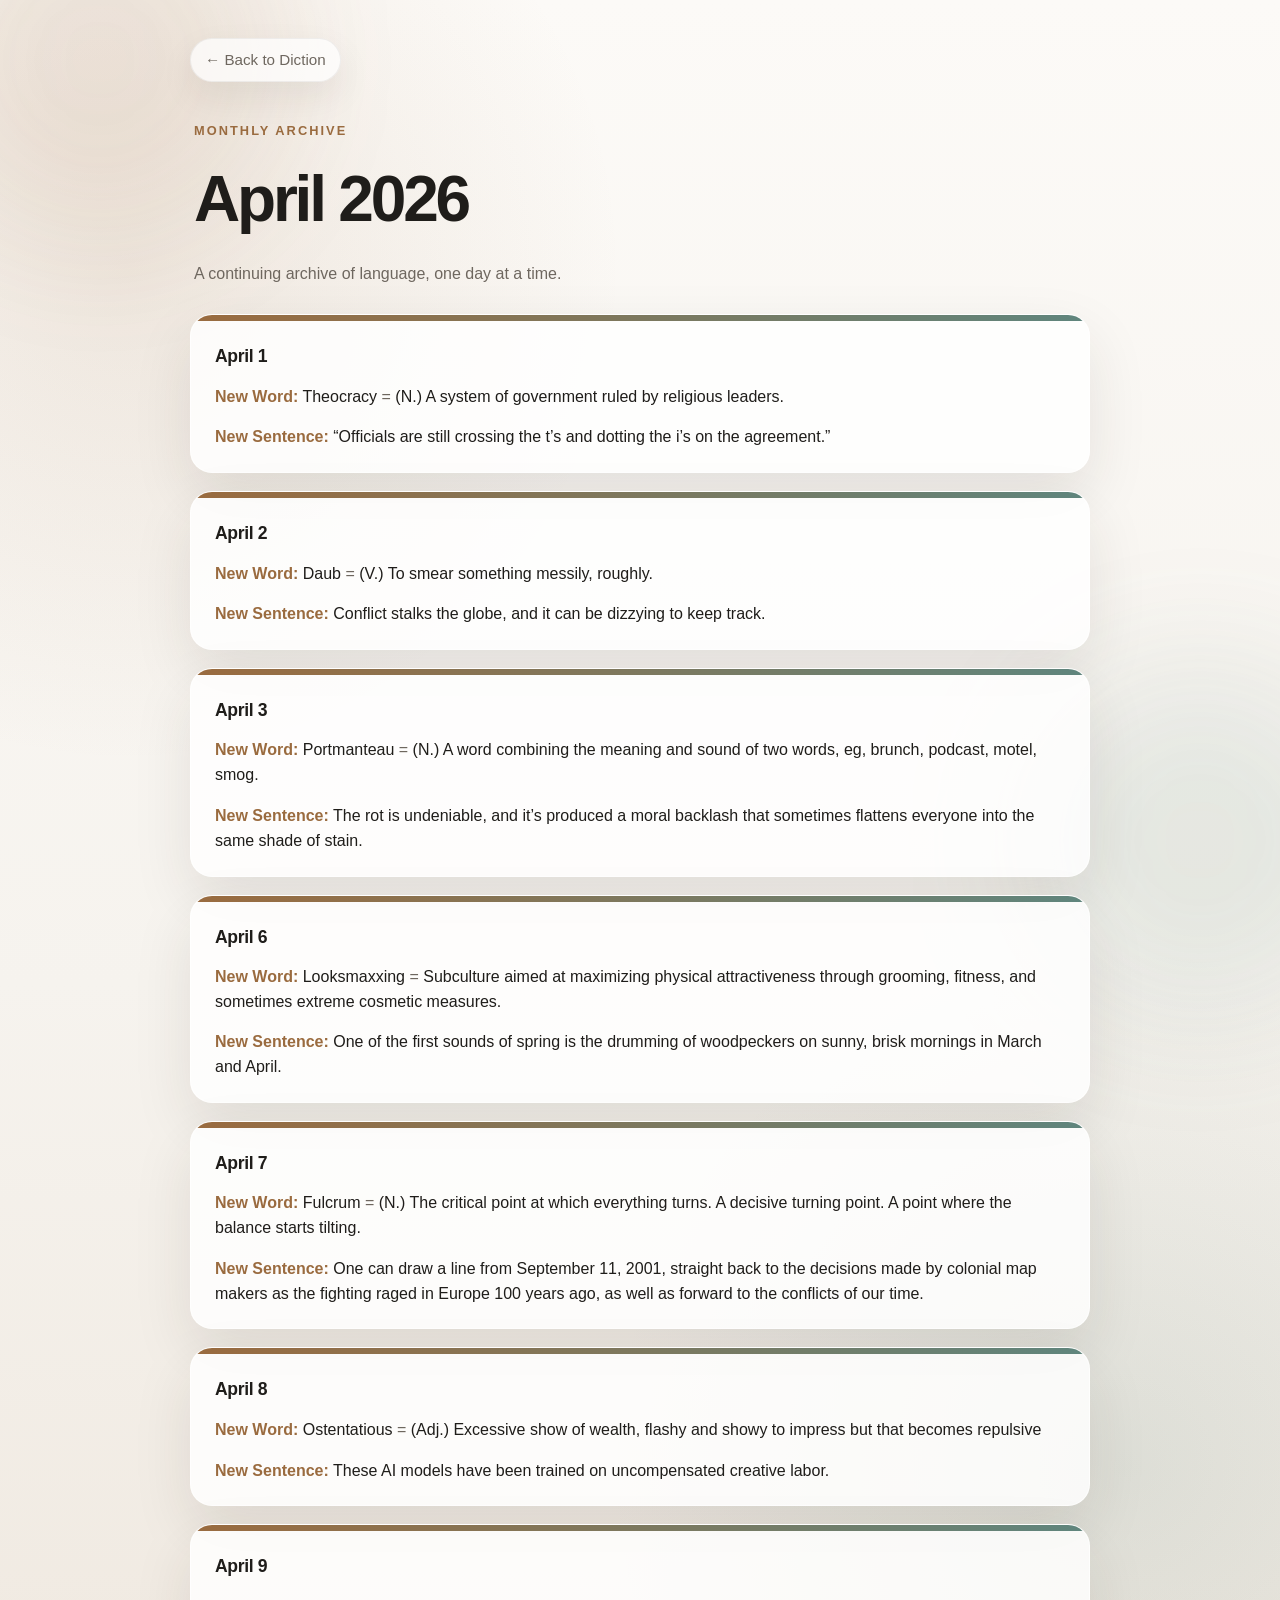
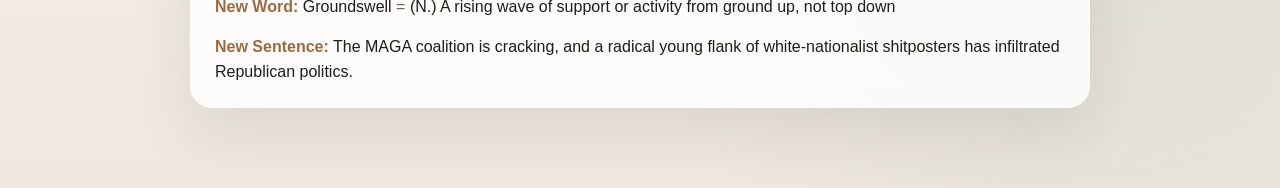
==== april-2026.html @ afde6370 "Update april-2026.html" ====
<!DOCTYPE html>
<html lang="en">
<head>
  <meta charset="UTF-8" />
  <meta name="viewport" content="width=device-width, initial-scale=1.0" />
  <title>April 2026 — Diction</title>
  <meta name="description" content="April 2026 entries in Diction." />
  <link rel="stylesheet" href="style.css" />
</head>
<body class="month-page">
  <div class="background-orb orb-one"></div>
  <div class="background-orb orb-two"></div>

  <main class="month-shell">
    <div class="topbar">
      <a class="back-link" href="index.html">← Back to Diction</a>
    </div>

    <section class="month-hero">
      <div class="month-tag">Monthly Archive</div>
      <h1 class="month-title">April 2026</h1>
      <p class="month-description">
        A continuing archive of language, one day at a time.
      </p>
    </section>

    <section class="entries">
      <article class="entry-card">
        <div class="entry-topline"></div>
        <div class="entry-body">
          <h2 class="entry-date">April 1</h2>
          <span class="entry-label">New Word:</span>
            Theocracy
            <span class="entry-separator">=</span>
            (N.) A system of government ruled by religious leaders.
        </p>
          <p class="entry-line">
            <span class="entry-label">New Sentence:</span>
          “Officials are still crossing the t’s and dotting the i’s on the agreement.”
        </p>
        </div>
      </article>

      <article class="entry-card">
        <div class="entry-topline"></div>
        <div class="entry-body">
          <h2 class="entry-date">April 2</h2>
          <span class="entry-label">New Word:</span>
            Daub
            <span class="entry-separator">=</span>
            (V.) To smear something messily, roughly.
        </p>
          <p class="entry-line">
            <span class="entry-label">New Sentence:</span>
          Conflict stalks the globe, and it can be dizzying to keep track.
        </p>
        </div>
      </article>

      <article class="entry-card">
        <div class="entry-topline"></div>
        <div class="entry-body">
          <h2 class="entry-date">April 3</h2>
          <span class="entry-label">New Word:</span>
            Portmanteau
            <span class="entry-separator">=</span>
            (N.) A word combining the meaning and sound of two words, eg, brunch, podcast, motel, smog.
        </p>
          <p class="entry-line">
            <span class="entry-label">New Sentence:</span>
          The rot is undeniable, and it’s produced a moral backlash that sometimes flattens everyone into the same shade of stain.
        </p>
        </div>
      </article>

      <article class="entry-card">
        <div class="entry-topline"></div>
        <div class="entry-body">
          <h2 class="entry-date">April 6</h2>
          <span class="entry-label">New Word:</span>
            Looksmaxxing
            <span class="entry-separator">=</span>
            Subculture aimed at maximizing physical attractiveness through grooming, fitness, and sometimes extreme cosmetic measures. 
        </p>
          <p class="entry-line">
            <span class="entry-label">New Sentence:</span>
          One of the first sounds of spring is the drumming of woodpeckers on sunny, brisk mornings in March and April.
          </p>
        </div>
      </article>

      <article class="entry-card">
        <div class="entry-topline"></div>
        <div class="entry-body">
          <h2 class="entry-date">April 7</h2>
          <span class="entry-label">New Word:</span>
            Fulcrum
            <span class="entry-separator">=</span>
            (N.) The critical point at which everything turns. A decisive turning point. A point where the balance starts tilting.  
        </p>
          <p class="entry-line">
            <span class="entry-label">New Sentence:</span>
          One can draw a line from September 11, 2001, straight back to the decisions made by colonial map makers as the fighting raged in Europe 100 years ago, as well as forward to the conflicts of our time.
          </p>
        </div>
      </article>

      <article class="entry-card">
        <div class="entry-topline"></div>
        <div class="entry-body">
        <h2 class="entry-date">April 8</h2>
        <span class="entry-label">New Word:</span>
        Ostentatious
        <span class="entry-separator">=</span>
        (Adj.) Excessive show of wealth, flashy and showy to impress but that becomes repulsive
        </p>
        <p class="entry-line">
         <span class="entry-label">New Sentence:</span>
        These AI models have been trained on uncompensated creative labor.
        </p>
        </div>
      </article>
    
    <article class="entry-card">
        <div class="entry-topline"></div>
        <div class="entry-body">
        <h2 class="entry-date">April 9</h2>
        <span class="entry-label">New Word:</span>
        Groundswell
        <span class="entry-separator">=</span>
        (N.) A rising wave of support or activity from ground up, not top down
        </p>
        <p class="entry-line">
         <span class="entry-label">New Sentence:</span>
        The MAGA coalition is cracking, and a radical young flank of white-nationalist shitposters has infiltrated Republican politics.
        </p>
        </div>
      </article>
        
    </section>
  </main>
</body>
</html>
---- style.css ----
:root {
  --bg: #f6f3ee;
  --bg-deep: #efe8df;
  --surface: rgba(255, 255, 255, 0.78);
  --surface-strong: rgba(255, 255, 255, 0.9);
  --text: #1f1d1a;
  --muted: #6e675f;
  --line: rgba(31, 29, 26, 0.08);

  --bronze: #9a6b3f;
  --bronze-soft: #d8b999;
  --sage: #5f857d;
  --sage-soft: #bfd2cd;

  --shadow-lg: 0 24px 60px rgba(53, 42, 30, 0.10);
  --shadow-md: 0 14px 34px rgba(53, 42, 30, 0.08);
  --radius-xl: 28px;
  --radius-lg: 22px;
  --radius-md: 16px;
  --max-width: 980px;
}

* {
  box-sizing: border-box;
}

html {
  scroll-behavior: smooth;
}

body {
  margin: 0;
  min-height: 100vh;
  color: var(--text);
  font-family: -apple-system, BlinkMacSystemFont, "SF Pro Display", "Segoe UI",
    Roboto, Helvetica, Arial, sans-serif;
  line-height: 1.55;
  background:
    radial-gradient(circle at 10% 15%, rgba(154, 107, 63, 0.12), transparent 26%),
    radial-gradient(circle at 88% 82%, rgba(95, 133, 125, 0.14), transparent 28%),
    linear-gradient(180deg, #fcfaf7 0%, var(--bg) 55%, var(--bg-deep) 100%);
  -webkit-font-smoothing: antialiased;
  text-rendering: optimizeLegibility;
  overflow-x: hidden;
}

.background-orb {
  position: fixed;
  width: 360px;
  height: 360px;
  border-radius: 50%;
  filter: blur(70px);
  pointer-events: none;
  z-index: 0;
  opacity: 0.65;
}

.orb-one {
  top: -120px;
  left: -80px;
  background: rgba(154, 107, 63, 0.18);
}

.orb-two {
  right: -100px;
  bottom: -120px;
  background: rgba(95, 133, 125, 0.18);
}

/* Home page */
.home-page {
  display: flex;
  align-items: center;
  justify-content: center;
  padding: 52px 24px;
}

.home-shell {
  width: 100%;
  max-width: var(--max-width);
  position: relative;
  z-index: 1;
}

.hero-card {
  text-align: center;
  padding: 40px 28px 26px;
}

.hero-kicker {
  margin: 0 0 10px;
  font-size: 0.82rem;
  letter-spacing: 0.18em;
  text-transform: uppercase;
  color: var(--sage);
  font-weight: 700;
}

.site-title {
  margin: 0;
  font-size: clamp(3.3rem, 7vw, 5.8rem);
  font-weight: 700;
  letter-spacing: -0.06em;
}

.site-subtitle {
  margin: 16px auto 0;
  max-width: 640px;
  font-size: 1.07rem;
  color: var(--muted);
}

.archive-panel {
  margin: 26px auto 0;
  max-width: 780px;
  background: var(--surface);
  border: 1px solid rgba(255, 255, 255, 0.65);
  border-radius: var(--radius-xl);
  box-shadow: var(--shadow-lg);
  backdrop-filter: blur(18px);
  padding: 18px;
}

.archive-header {
  padding: 8px 10px 18px;
}

.archive-label {
  display: inline-block;
  font-size: 0.84rem;
  letter-spacing: 0.14em;
  text-transform: uppercase;
  color: var(--bronze);
  font-weight: 700;
}

.month-grid {
  display: grid;
  gap: 14px;
}

.month-card {
  position: relative;
  display: flex;
  align-items: center;
  gap: 18px;
  text-decoration: none;
  color: var(--text);
  background: var(--surface-strong);
  border: 1px solid var(--line);
  border-radius: var(--radius-lg);
  padding: 22px 22px;
  box-shadow: var(--shadow-md);
  transition: transform 0.22s ease, box-shadow 0.22s ease, background 0.22s ease;
  overflow: hidden;
}

.month-card:hover {
  transform: translateY(-2px);
  box-shadow: 0 18px 40px rgba(53, 42, 30, 0.12);
  background: rgba(255, 255, 255, 0.95);
}

.month-card-accent {
  width: 10px;
  align-self: stretch;
  border-radius: 999px;
  flex-shrink: 0;
}

.accent-bronze {
  background: linear-gradient(180deg, var(--bronze), var(--bronze-soft));
}

.accent-sage {
  background: linear-gradient(180deg, var(--sage), var(--sage-soft));
}

.month-card-content {
  flex: 1;
}

.month-card-title {
  font-size: 1.22rem;
  font-weight: 700;
  letter-spacing: -0.02em;
}

.month-card-meta {
  margin-top: 4px;
  font-size: 0.94rem;
  color: var(--muted);
}

.month-card-arrow {
  font-size: 1.2rem;
  color: var(--sage);
  flex-shrink: 0;
}

/* Month page */
.month-page {
  padding: 38px 24px 80px;
}

.month-shell {
  max-width: 900px;
  margin: 0 auto;
  position: relative;
  z-index: 1;
}

.topbar {
  margin-bottom: 26px;
}

.back-link {
  display: inline-flex;
  align-items: center;
  gap: 8px;
  text-decoration: none;
  color: var(--muted);
  background: rgba(255, 255, 255, 0.72);
  border: 1px solid rgba(31, 29, 26, 0.06);
  border-radius: 999px;
  padding: 9px 14px;
  font-size: 0.95rem;
  box-shadow: var(--shadow-md);
}

.back-link:hover {
  color: var(--text);
}

.month-hero {
  margin-bottom: 28px;
  padding: 10px 4px 0;
}

.month-tag {
  display: inline-block;
  margin-bottom: 10px;
  font-size: 0.8rem;
  letter-spacing: 0.16em;
  text-transform: uppercase;
  color: var(--bronze);
  font-weight: 700;
}

.month-title {
  margin: 0;
  font-size: clamp(2.5rem, 5vw, 4.4rem);
  font-weight: 700;
  letter-spacing: -0.05em;
}

.month-description {
  margin: 12px 0 0;
  max-width: 680px;
  color: var(--muted);
  font-size: 1rem;
}

.entries {
  display: grid;
  gap: 18px;
}

.entry-card {
  background: rgba(255, 255, 255, 0.82);
  border: 1px solid rgba(255, 255, 255, 0.7);
  border-radius: var(--radius-lg);
  box-shadow: var(--shadow-lg);
  overflow: hidden;
  position: relative;
}

.entry-topline {
  height: 6px;
  background: linear-gradient(90deg, var(--bronze), var(--sage));
}

.entry-body {
  padding: 22px 24px 22px;
}

.entry-date {
  margin: 0 0 14px;
  font-size: 1.1rem;
  font-weight: 700;
  letter-spacing: -0.02em;
}

.entry-line {
  margin: 0 0 10px;
  font-size: 1rem;
  color: var(--text);
}

.entry-line:last-child {
  margin-bottom: 0;
}

.entry-label {
  font-weight: 700;
  color: var(--bronze);
}

.entry-separator {
  color: var(--muted);
}

.placeholder {
  color: #8b837a;
  font-style: italic;
}

@media (max-width: 640px) {
  .home-page,
  .month-page {
    padding-left: 18px;
    padding-right: 18px;
  }

  .archive-panel {
    padding: 14px;
  }

  .month-card {
    padding: 18px 18px;
  }

  .entry-body {
    padding: 18px 18px 18px;
  }

  .site-subtitle,
  .month-description,
  .entry-line {
    font-size: 0.98rem;
  }
}
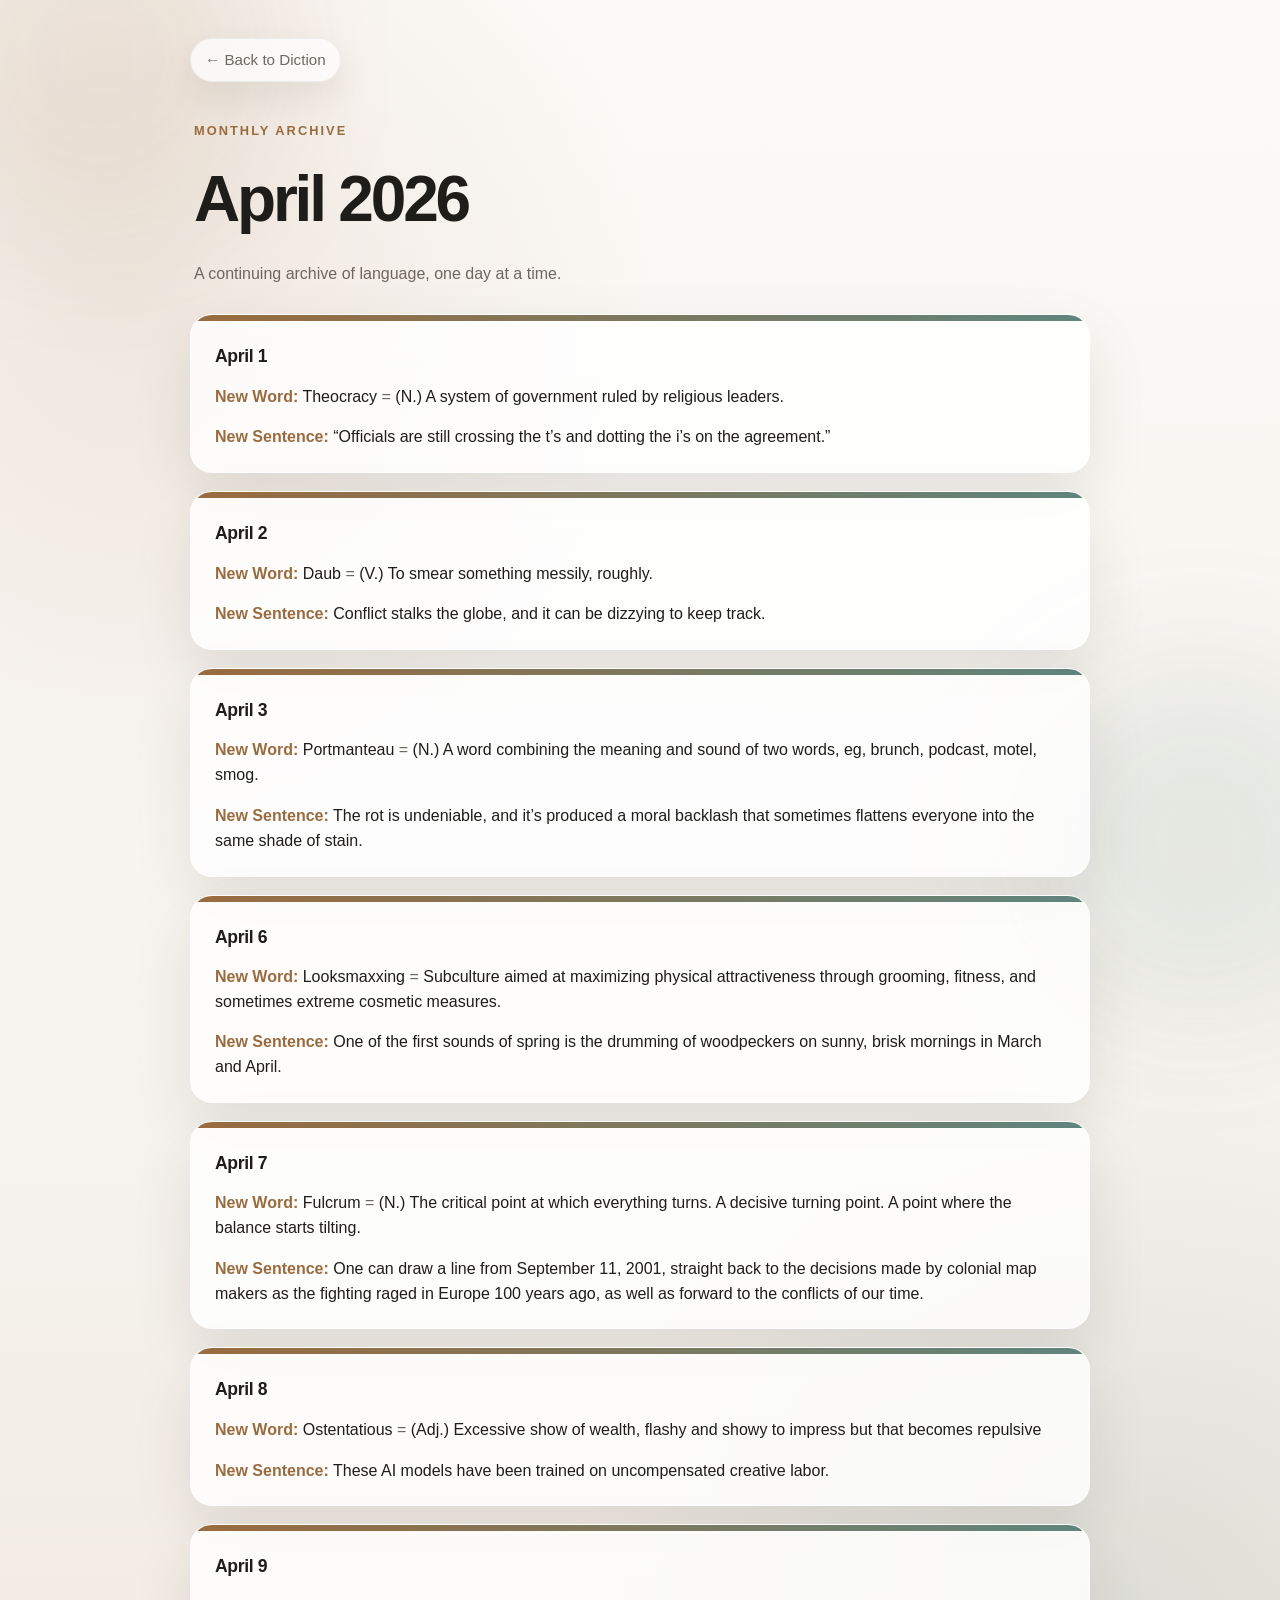
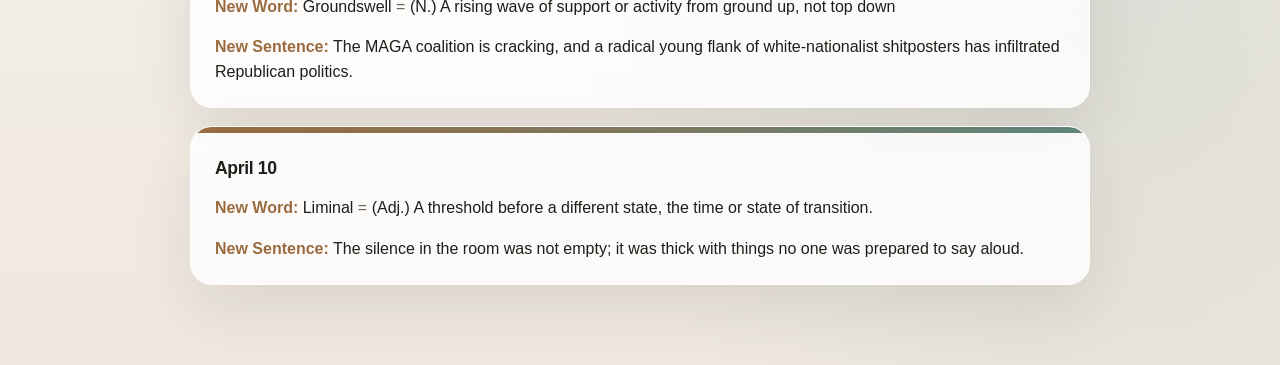
==== commit 463efc36: "Update april-2026.html" ====
--- a/april-2026.html
+++ b/april-2026.html
@@ -136,7 +136,23 @@
         </p>
         </div>
       </article>
-        
+
+      <article class="entry-card">
+        <div class="entry-topline"></div>
+        <div class="entry-body">
+        <h2 class="entry-date">April 10</h2>
+        <span class="entry-label">New Word:</span>
+        Liminal
+        <span class="entry-separator">=</span>
+        (Adj.) A threshold before a different state, the time or state of transition.
+        </p>
+        <p class="entry-line">
+         <span class="entry-label">New Sentence:</span>
+        The silence in the room was not empty; it was thick with things no one was prepared to say aloud.
+        </p>
+        </div>
+      </article>
+      
     </section>
   </main>
 </body>
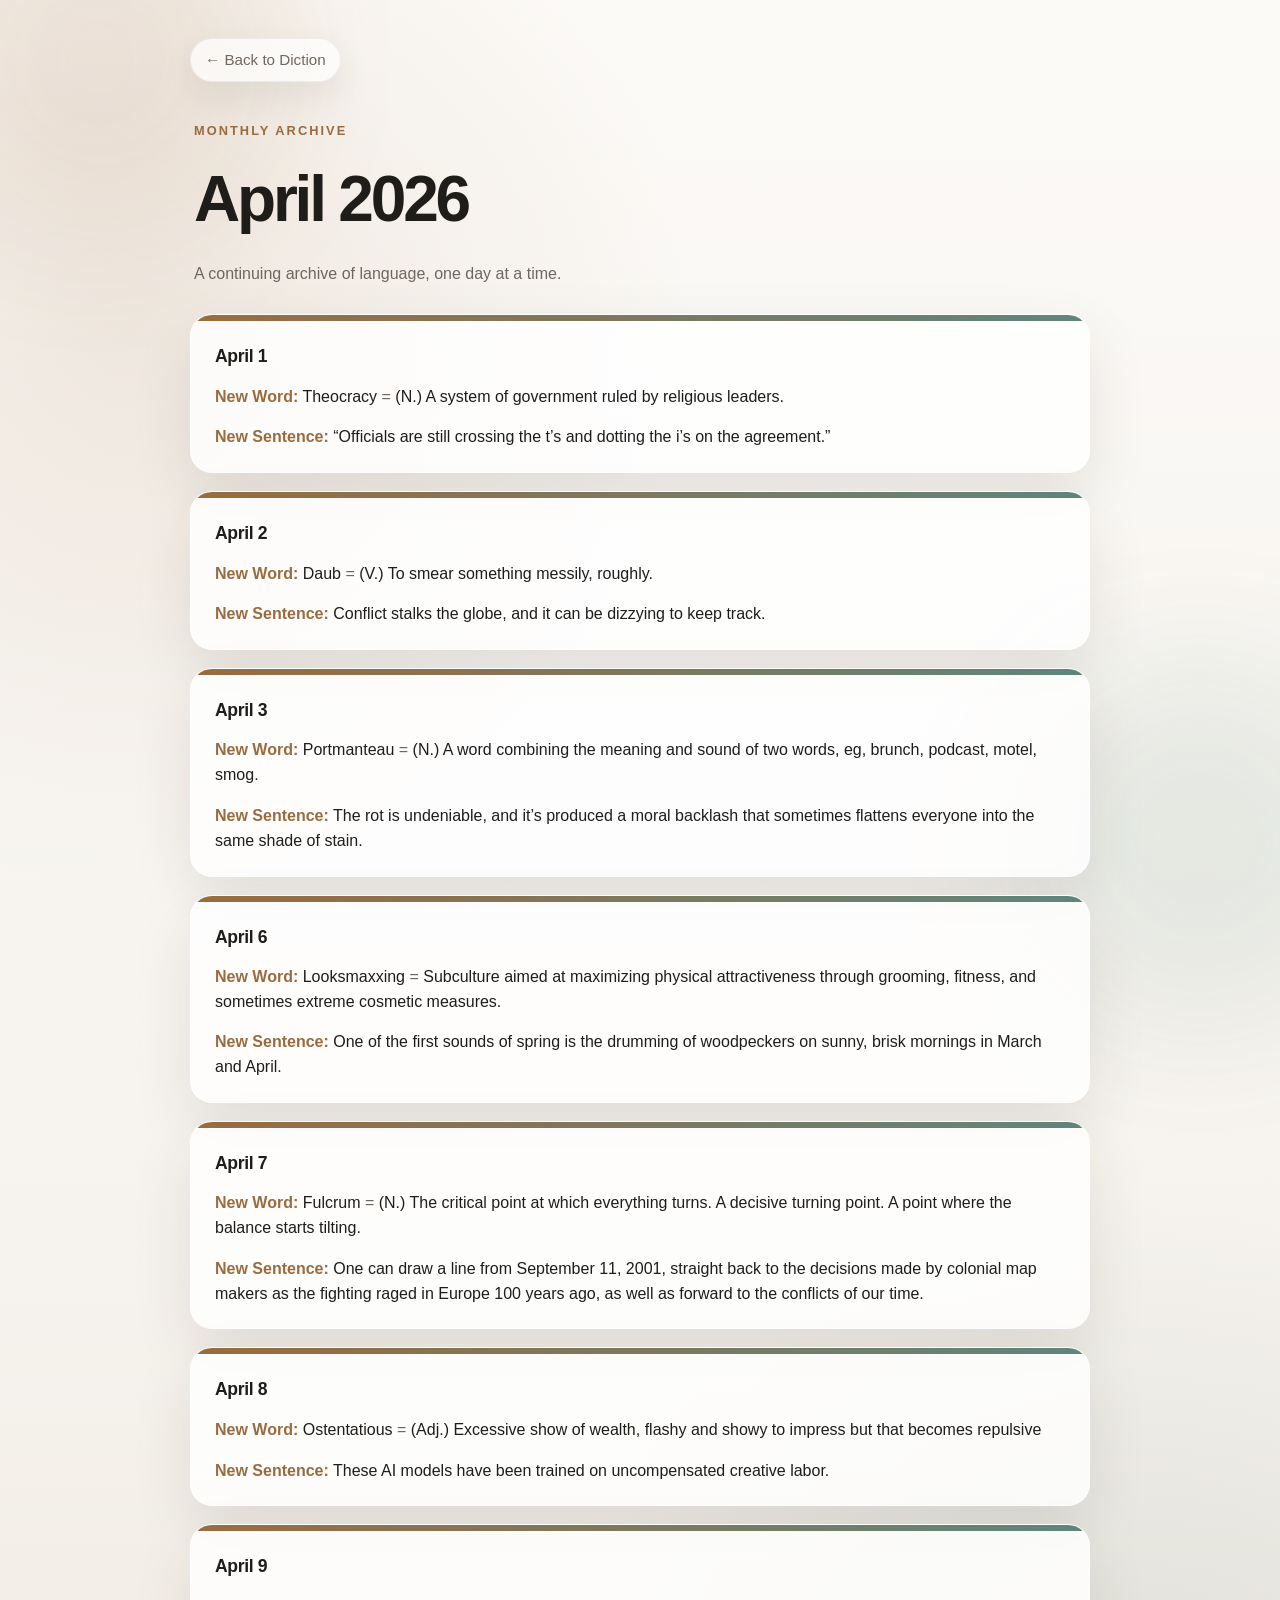
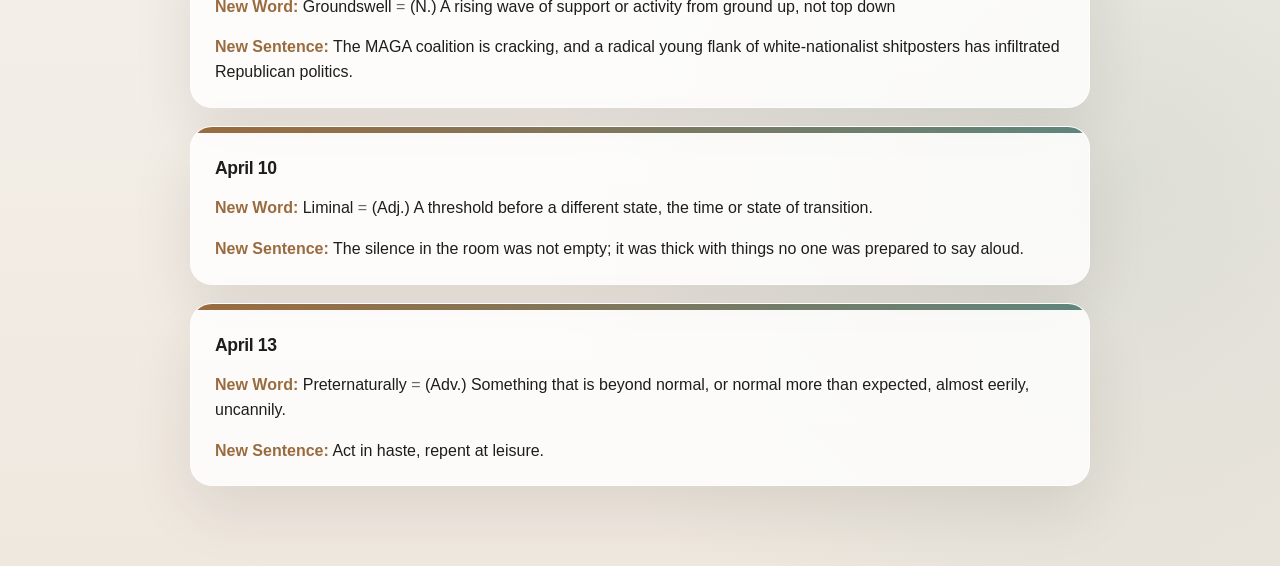
==== commit 215cd59e: "Update april-2026.html" ====
--- a/april-2026.html
+++ b/april-2026.html
@@ -152,6 +152,22 @@
         </p>
         </div>
       </article>
+
+      <article class="entry-card">
+        <div class="entry-topline"></div>
+        <div class="entry-body">
+          <h2 class="entry-date">April 13</h2>
+          <span class="entry-label">New Word:</span>
+            Preternaturally
+            <span class="entry-separator">=</span>
+            (Adv.) Something that is beyond normal, or normal more than expected, almost eerily, uncannily.
+        </p>
+          <p class="entry-line">
+            <span class="entry-label">New Sentence:</span>
+          Act in haste, repent at leisure.
+        </p>
+        </div>
+      </article>
       
     </section>
   </main>
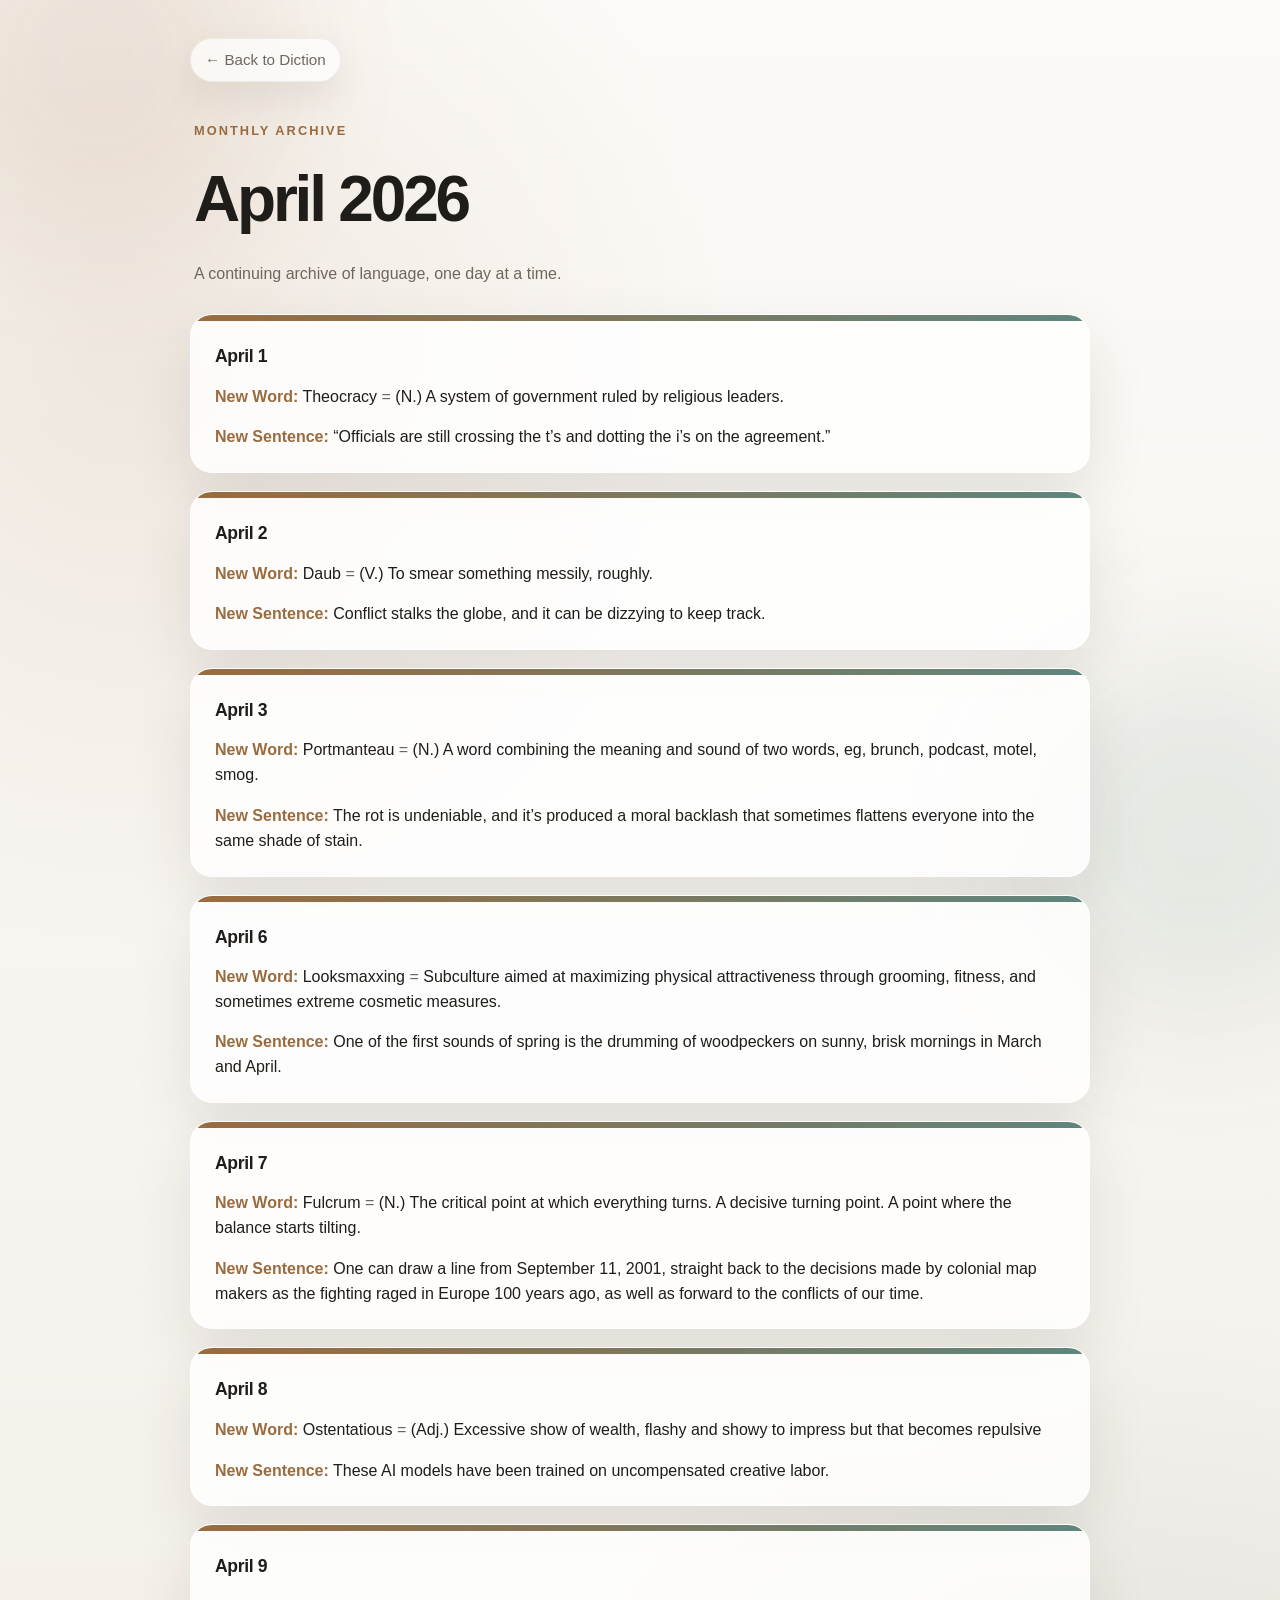
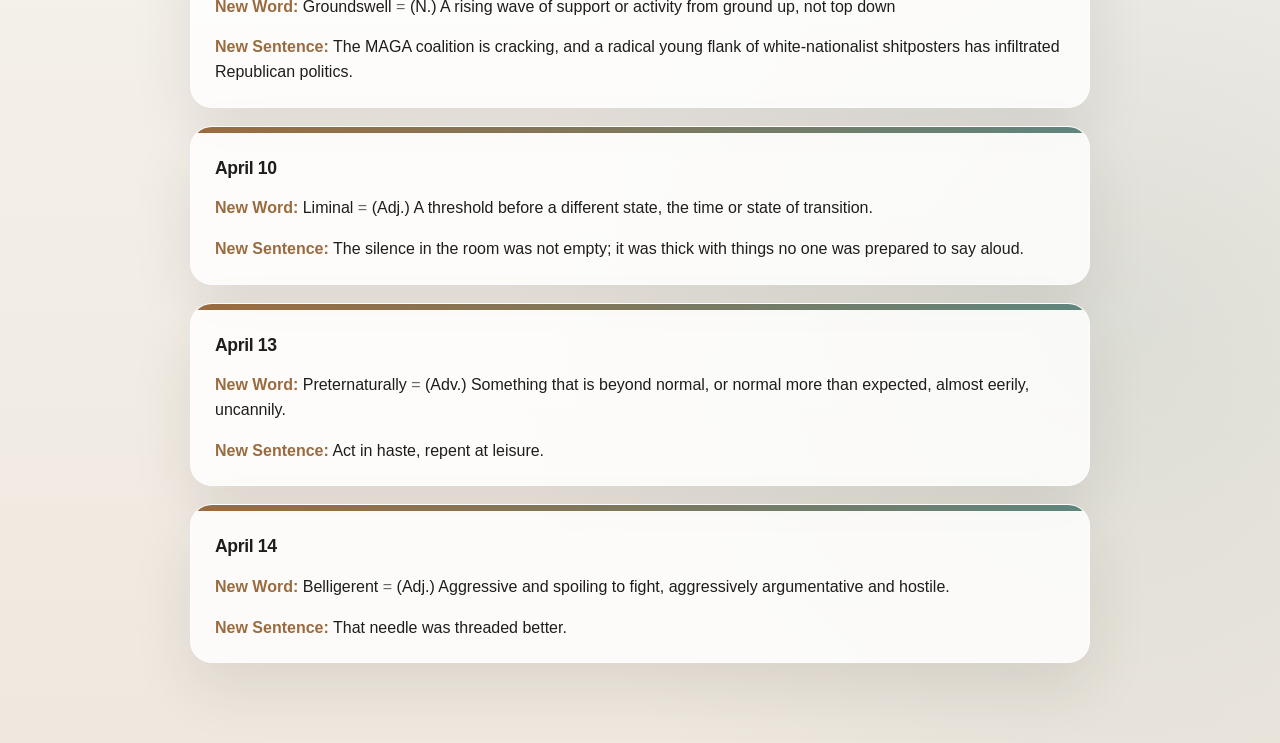
==== commit 4c7a22f0: "Update april-2026.html" ====
--- a/april-2026.html
+++ b/april-2026.html
@@ -168,6 +168,22 @@
         </p>
         </div>
       </article>
+
+      <article class="entry-card">
+        <div class="entry-topline"></div>
+        <div class="entry-body">
+          <h2 class="entry-date">April 14</h2>
+          <span class="entry-label">New Word:</span>
+            Belligerent
+            <span class="entry-separator">=</span>
+            (Adj.) Aggressive and spoiling to fight, aggressively argumentative and hostile.
+        </p>
+          <p class="entry-line">
+            <span class="entry-label">New Sentence:</span>
+          That needle was threaded better.
+        </p>
+        </div>
+      </article>
       
     </section>
   </main>
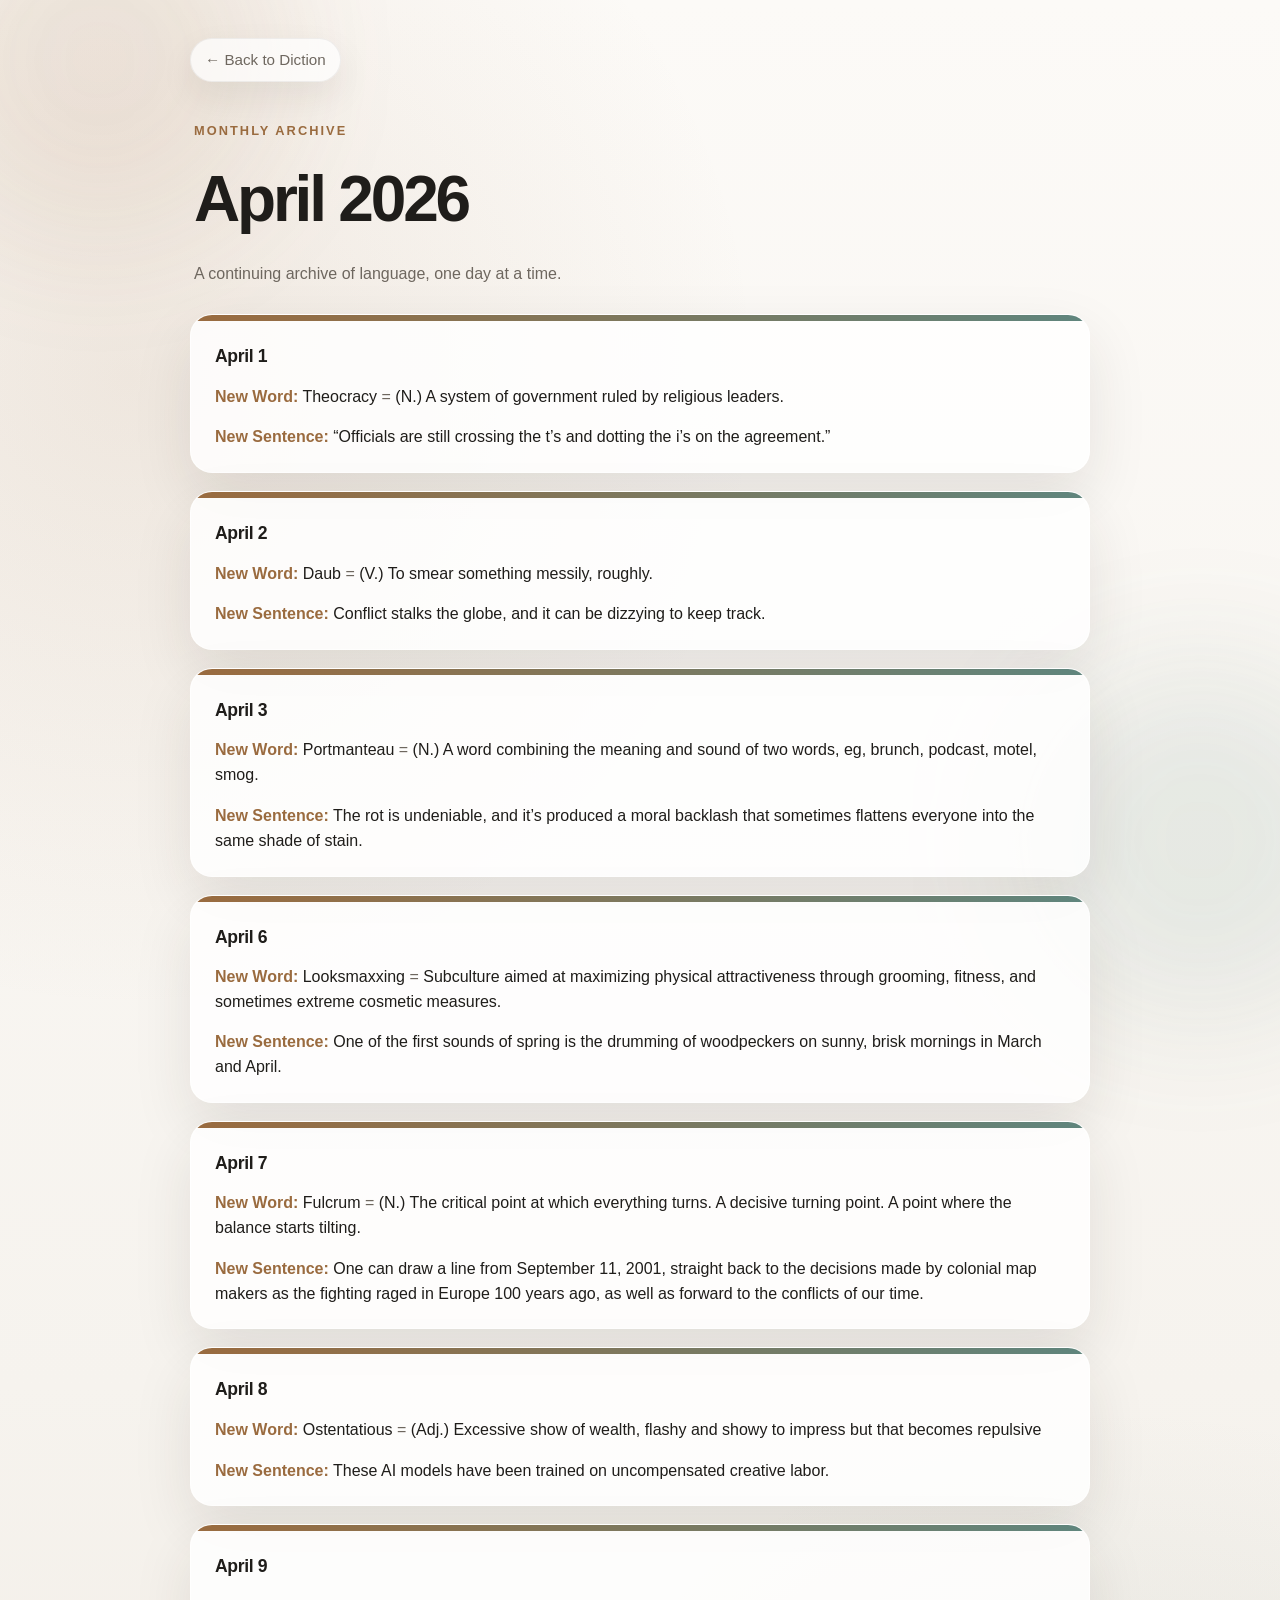
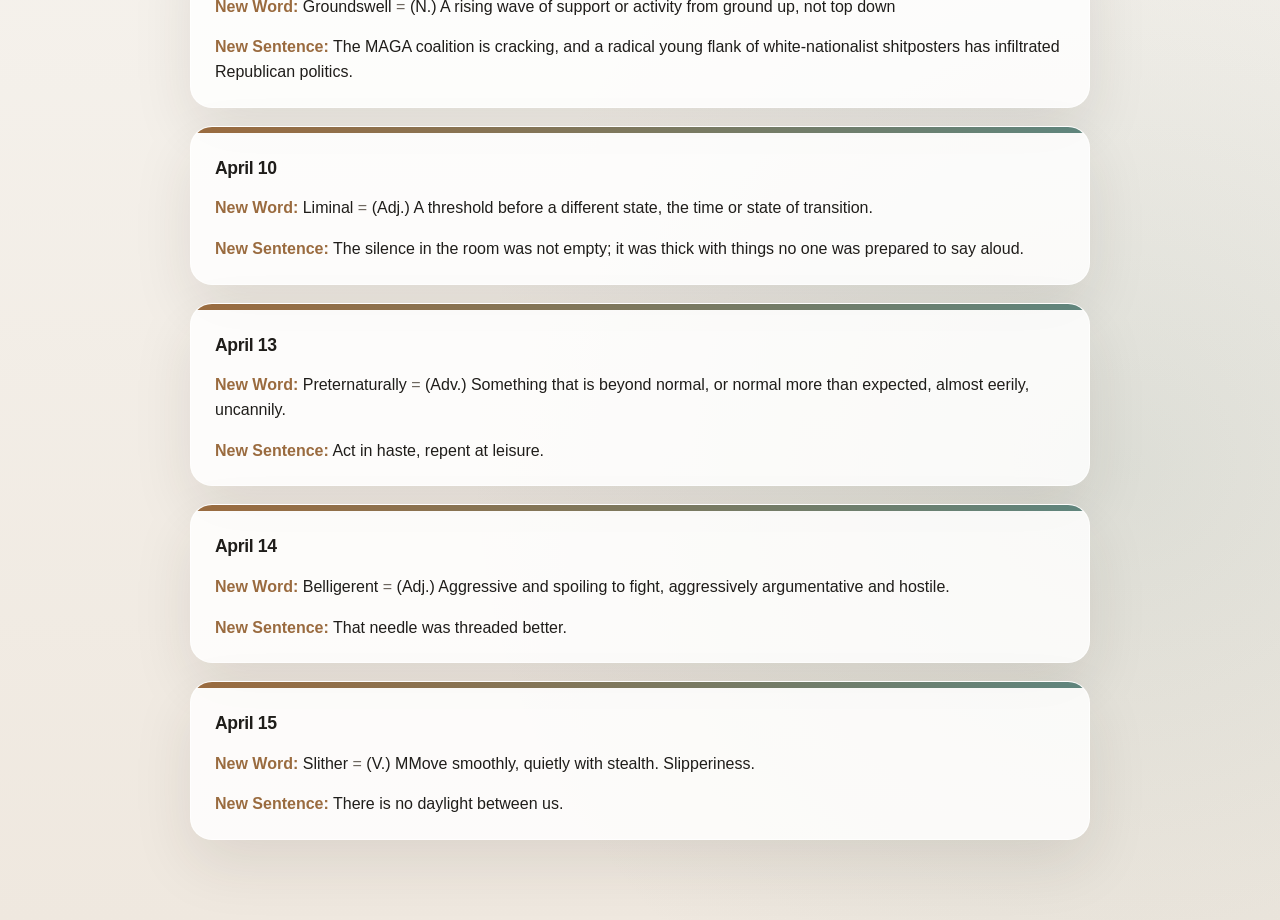
==== commit 878a6bde: "Update april-2026.html" ====
--- a/april-2026.html
+++ b/april-2026.html
@@ -185,6 +185,22 @@
         </div>
       </article>
       
+    <article class="entry-card">
+        <div class="entry-topline"></div>
+        <div class="entry-body">
+          <h2 class="entry-date">April 15</h2>
+          <span class="entry-label">New Word:</span>
+            Slither
+            <span class="entry-separator">=</span>
+            (V.) MMove smoothly, quietly with stealth. Slipperiness.
+        </p>
+          <p class="entry-line">
+            <span class="entry-label">New Sentence:</span>
+          There is no daylight between us. 
+        </p>
+        </div>
+      </article>
+    
     </section>
   </main>
 </body>
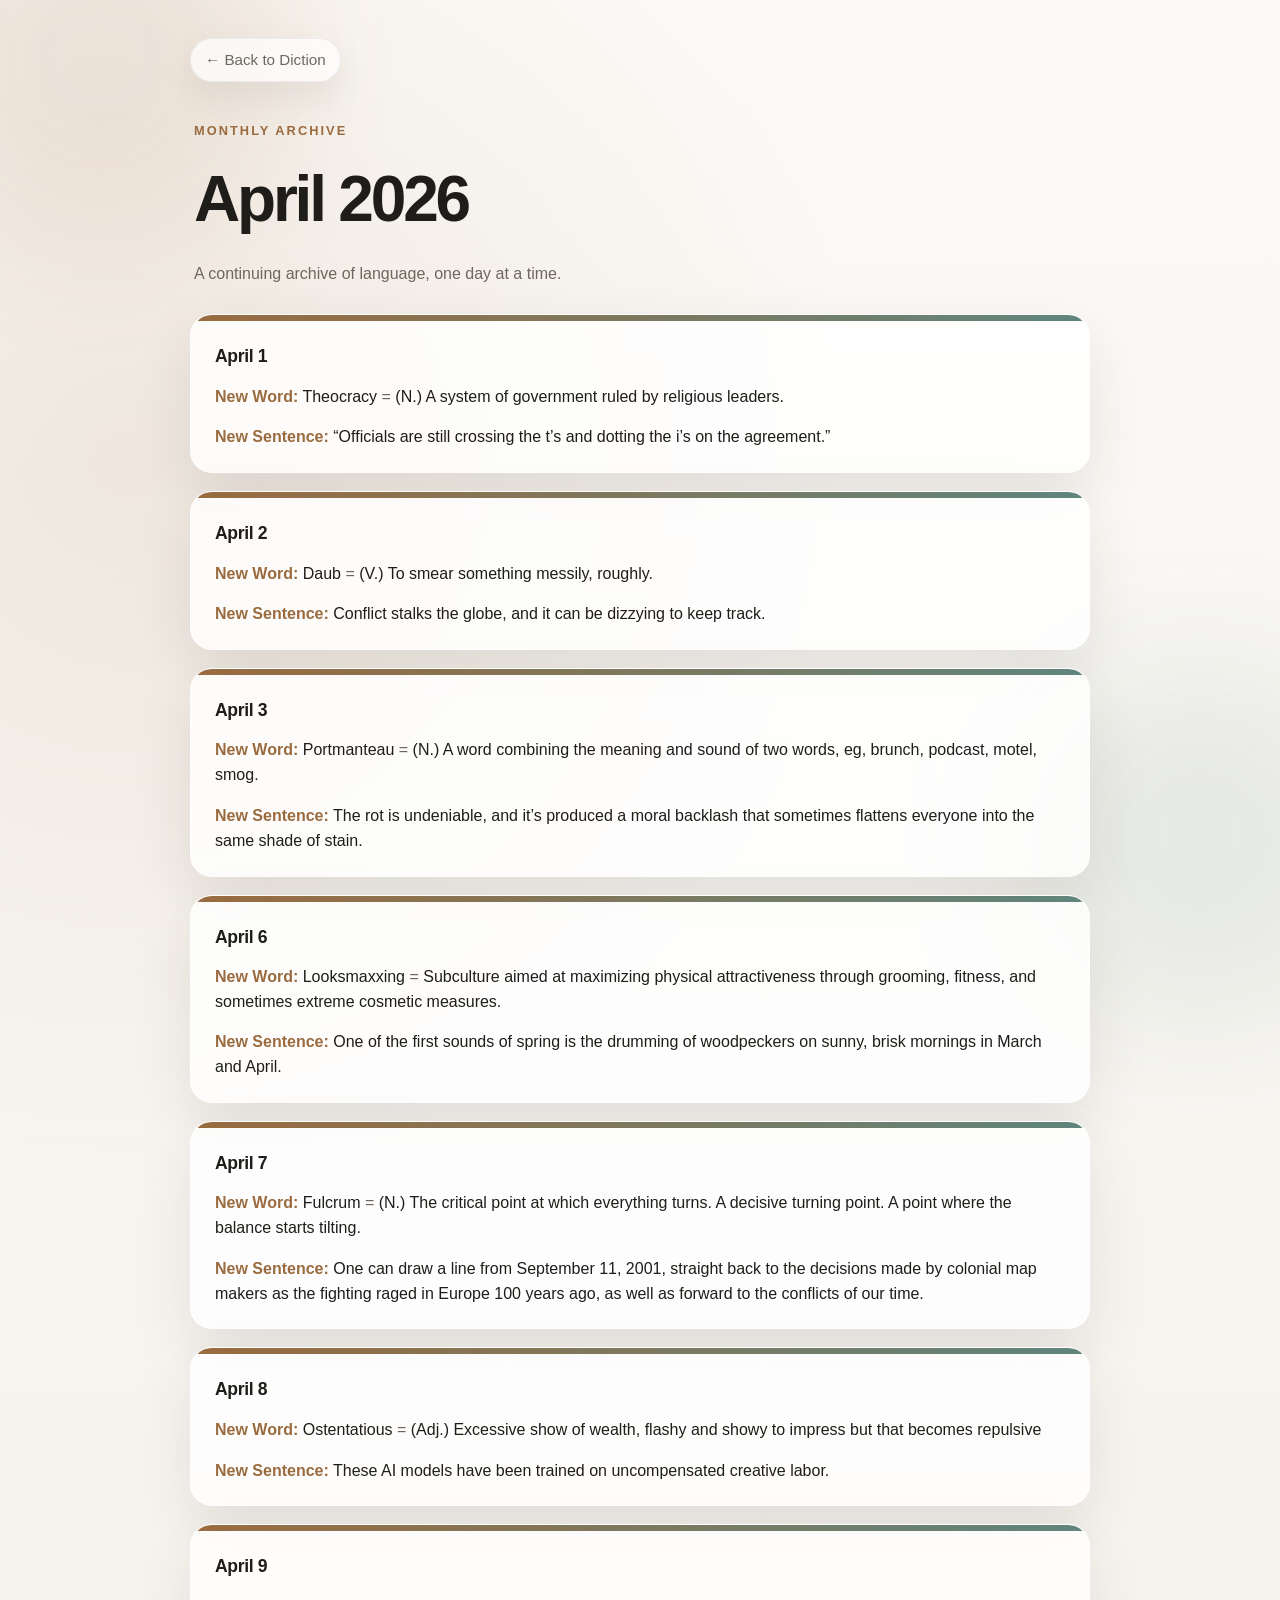
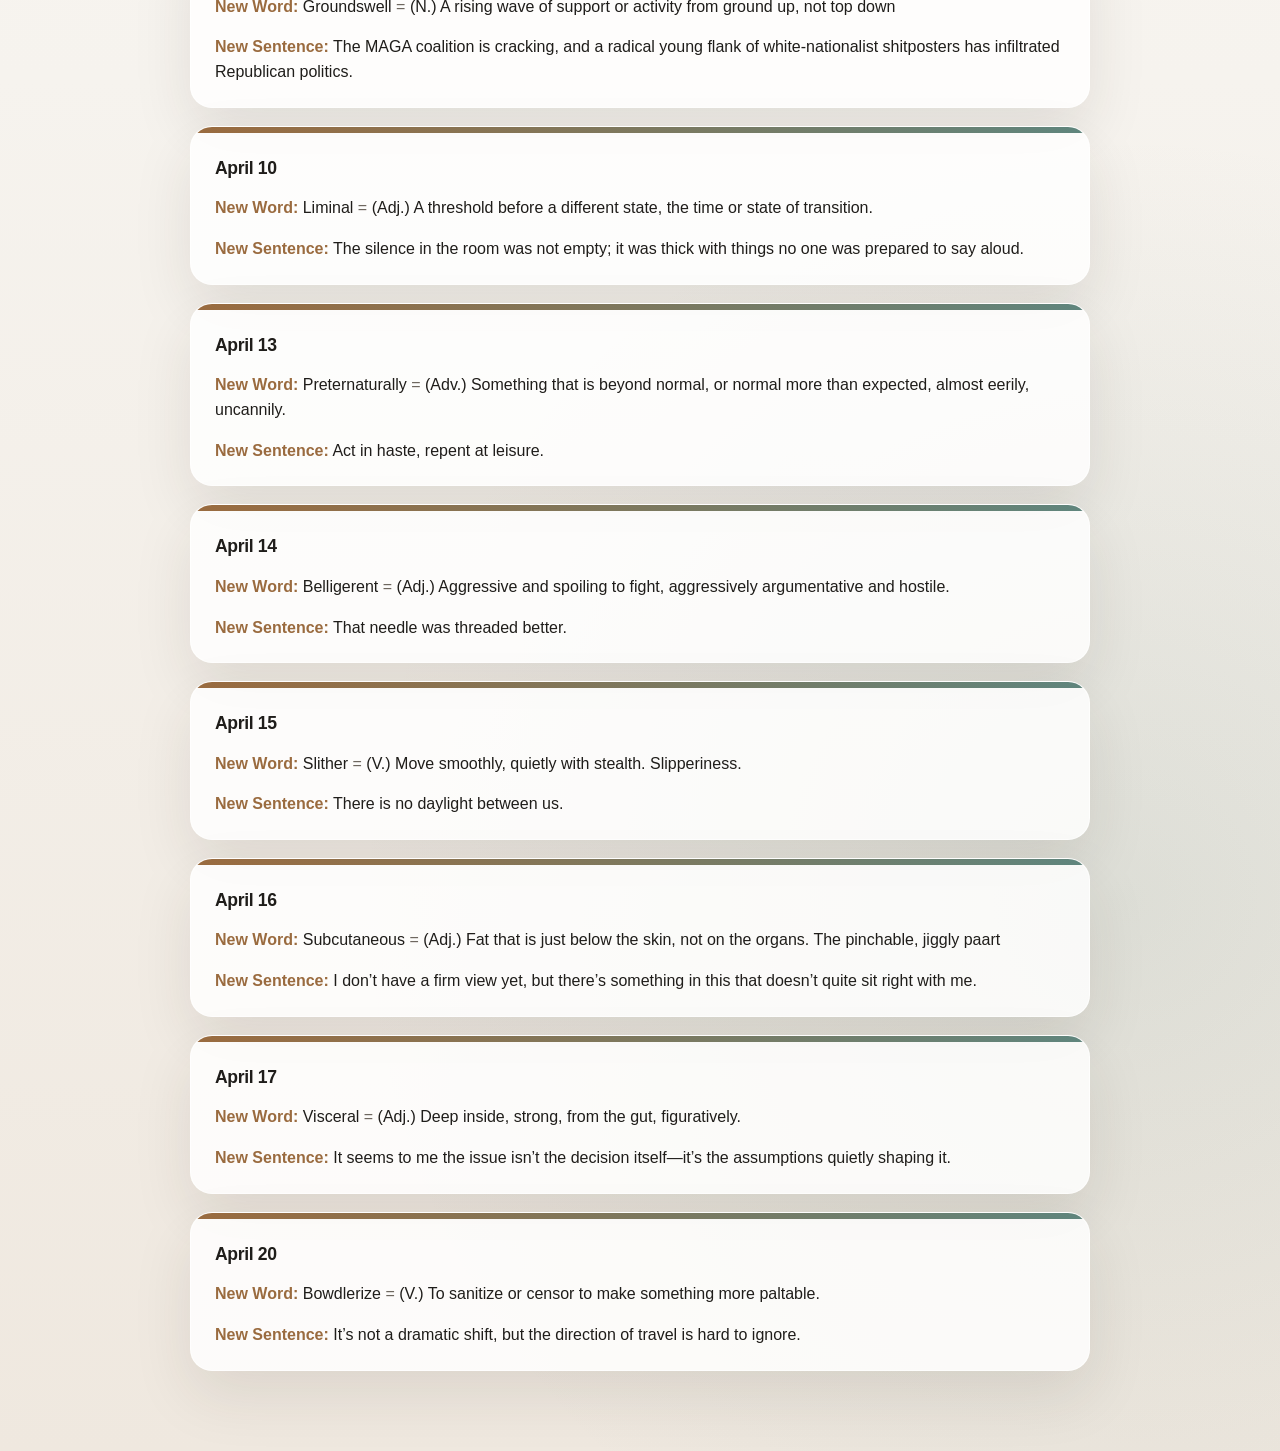
==== commit f76d66e6: "Update april-2026.html" ====
--- a/april-2026.html
+++ b/april-2026.html
@@ -192,7 +192,7 @@
           <span class="entry-label">New Word:</span>
             Slither
             <span class="entry-separator">=</span>
-            (V.) MMove smoothly, quietly with stealth. Slipperiness.
+            (V.) Move smoothly, quietly with stealth. Slipperiness.
         </p>
           <p class="entry-line">
             <span class="entry-label">New Sentence:</span>
@@ -200,7 +200,54 @@
         </p>
         </div>
       </article>
-    
+
+      <article class="entry-card">
+        <div class="entry-topline"></div>
+        <div class="entry-body">
+          <h2 class="entry-date">April 16</h2>
+          <span class="entry-label">New Word:</span>
+            Subcutaneous
+            <span class="entry-separator">=</span>
+            (Adj.) Fat that is just below the skin, not on the organs. The pinchable, jiggly paart
+        </p>
+          <p class="entry-line">
+            <span class="entry-label">New Sentence:</span>
+          I don’t have a firm view yet, but there’s something in this that doesn’t quite sit right with me. 
+        </p>
+        </div>
+      </article>
+
+      <article class="entry-card">
+        <div class="entry-topline"></div>
+        <div class="entry-body">
+          <h2 class="entry-date">April 17</h2>
+          <span class="entry-label">New Word:</span>
+            Visceral
+            <span class="entry-separator">=</span>
+            (Adj.) Deep inside, strong, from the gut, figuratively.
+        </p>
+          <p class="entry-line">
+            <span class="entry-label">New Sentence:</span>
+          It seems to me the issue isn’t the decision itself—it’s the assumptions quietly shaping it. 
+        </p>
+        </div>
+      </article>
+
+      <article class="entry-card">
+        <div class="entry-topline"></div>
+        <div class="entry-body">
+          <h2 class="entry-date">April 20</h2>
+          <span class="entry-label">New Word:</span>
+            Bowdlerize
+            <span class="entry-separator">=</span>
+            (V.) To sanitize or censor to make something more paltable.
+        </p>
+          <p class="entry-line">
+            <span class="entry-label">New Sentence:</span>
+          It’s not a dramatic shift, but the direction of travel is hard to ignore. 
+        </p>
+        </div>
+      </article>
     </section>
   </main>
 </body>
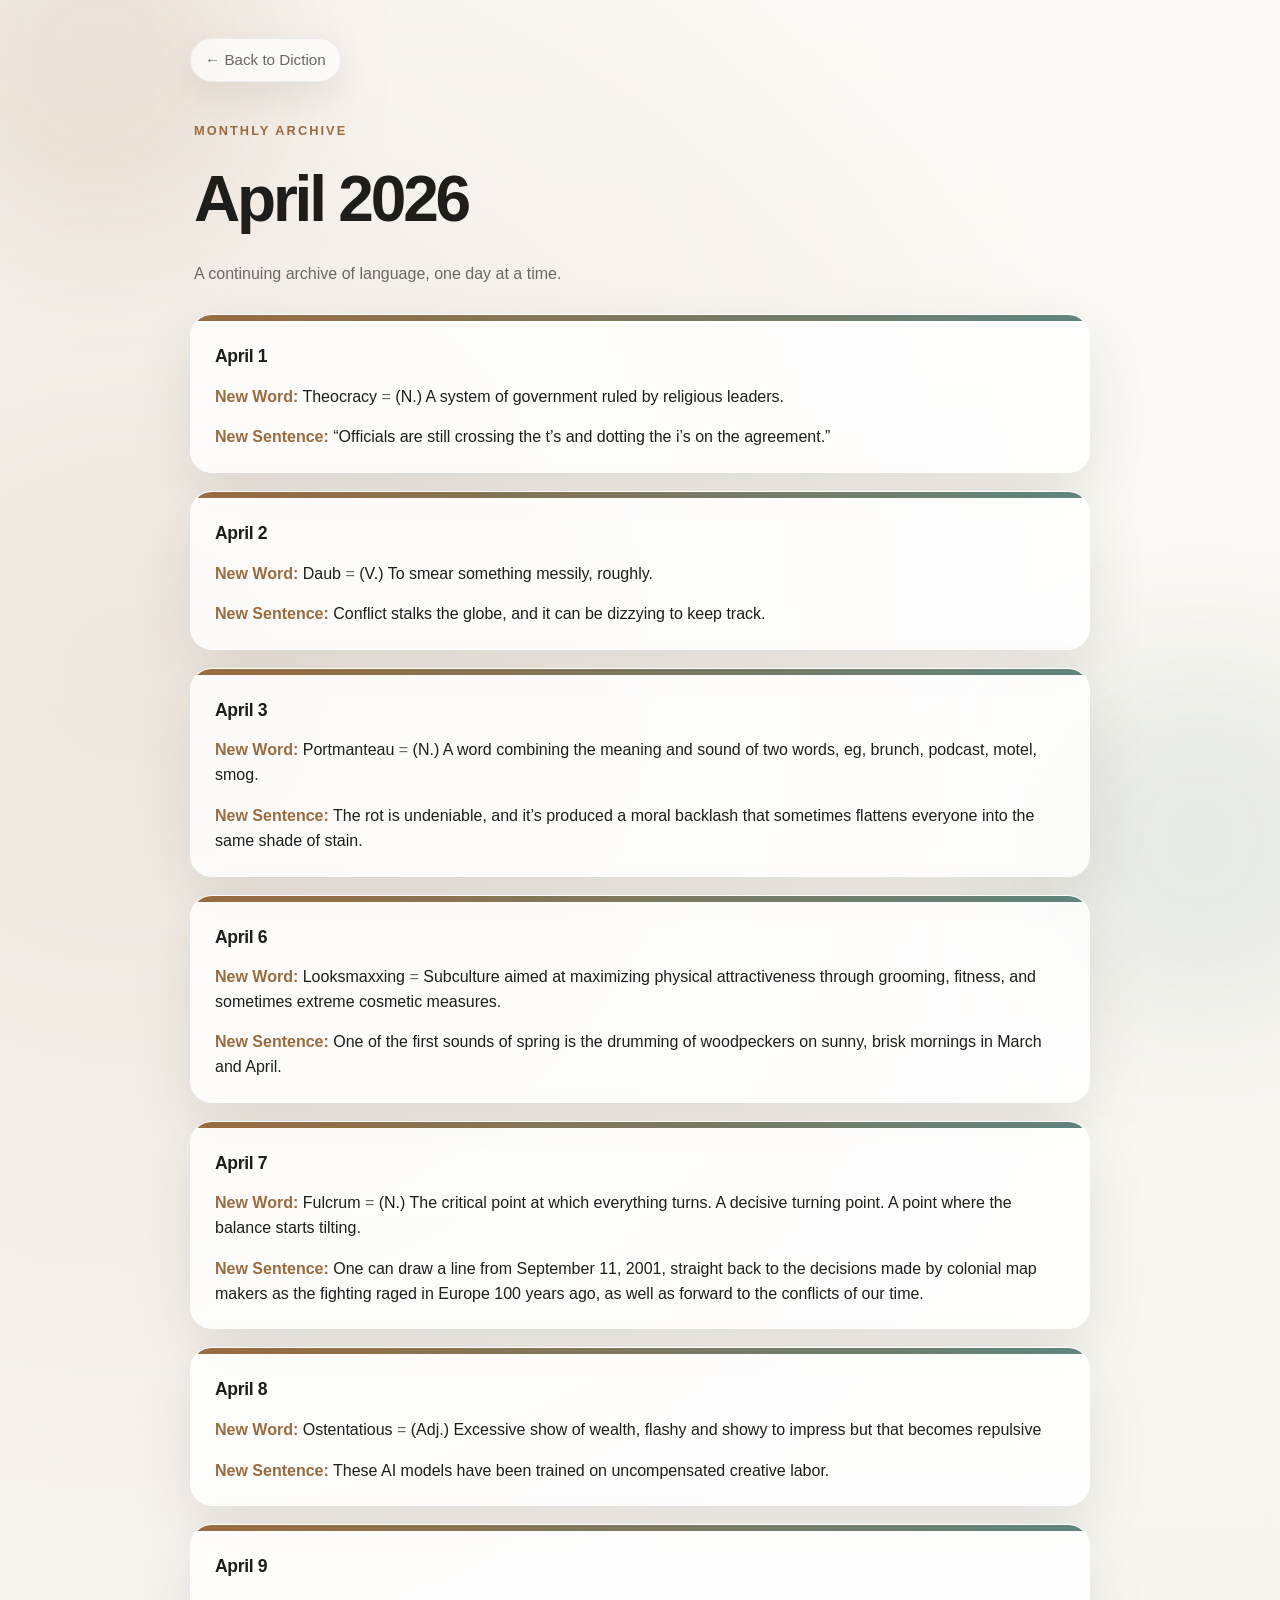
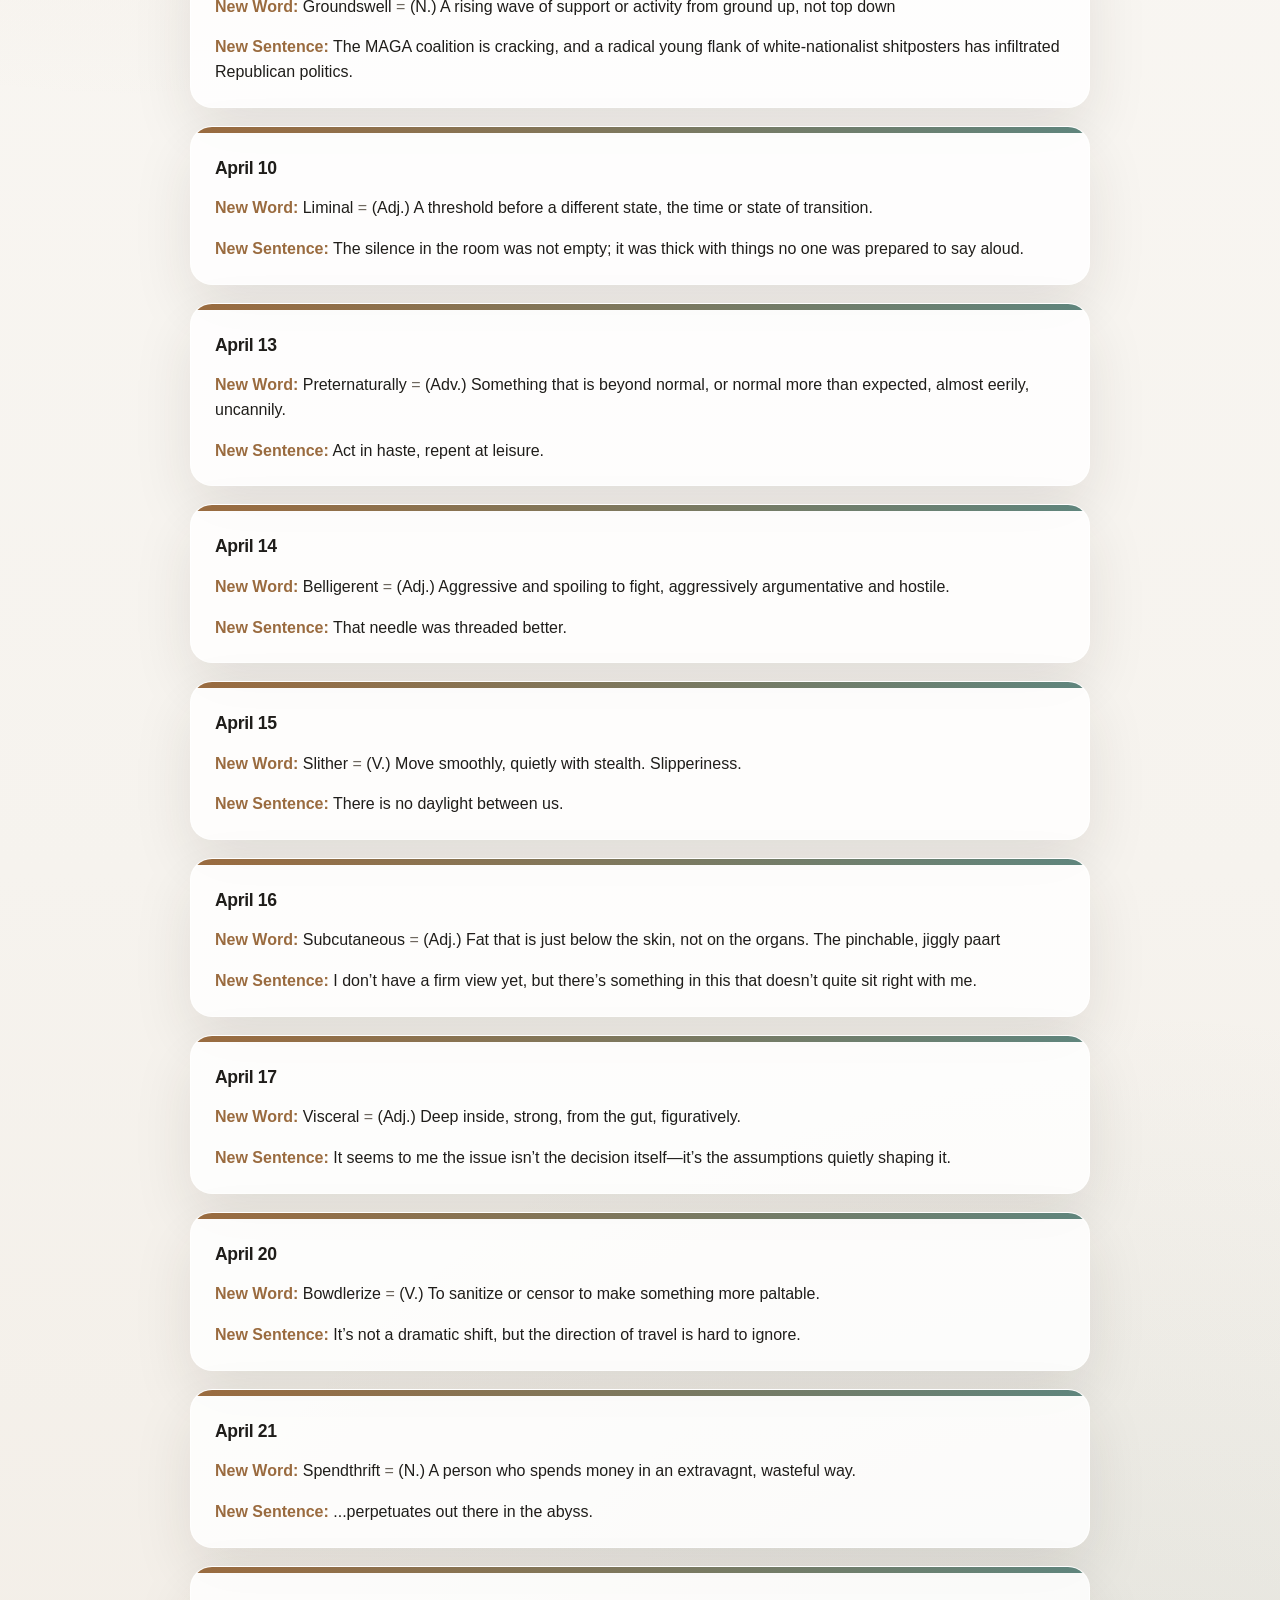
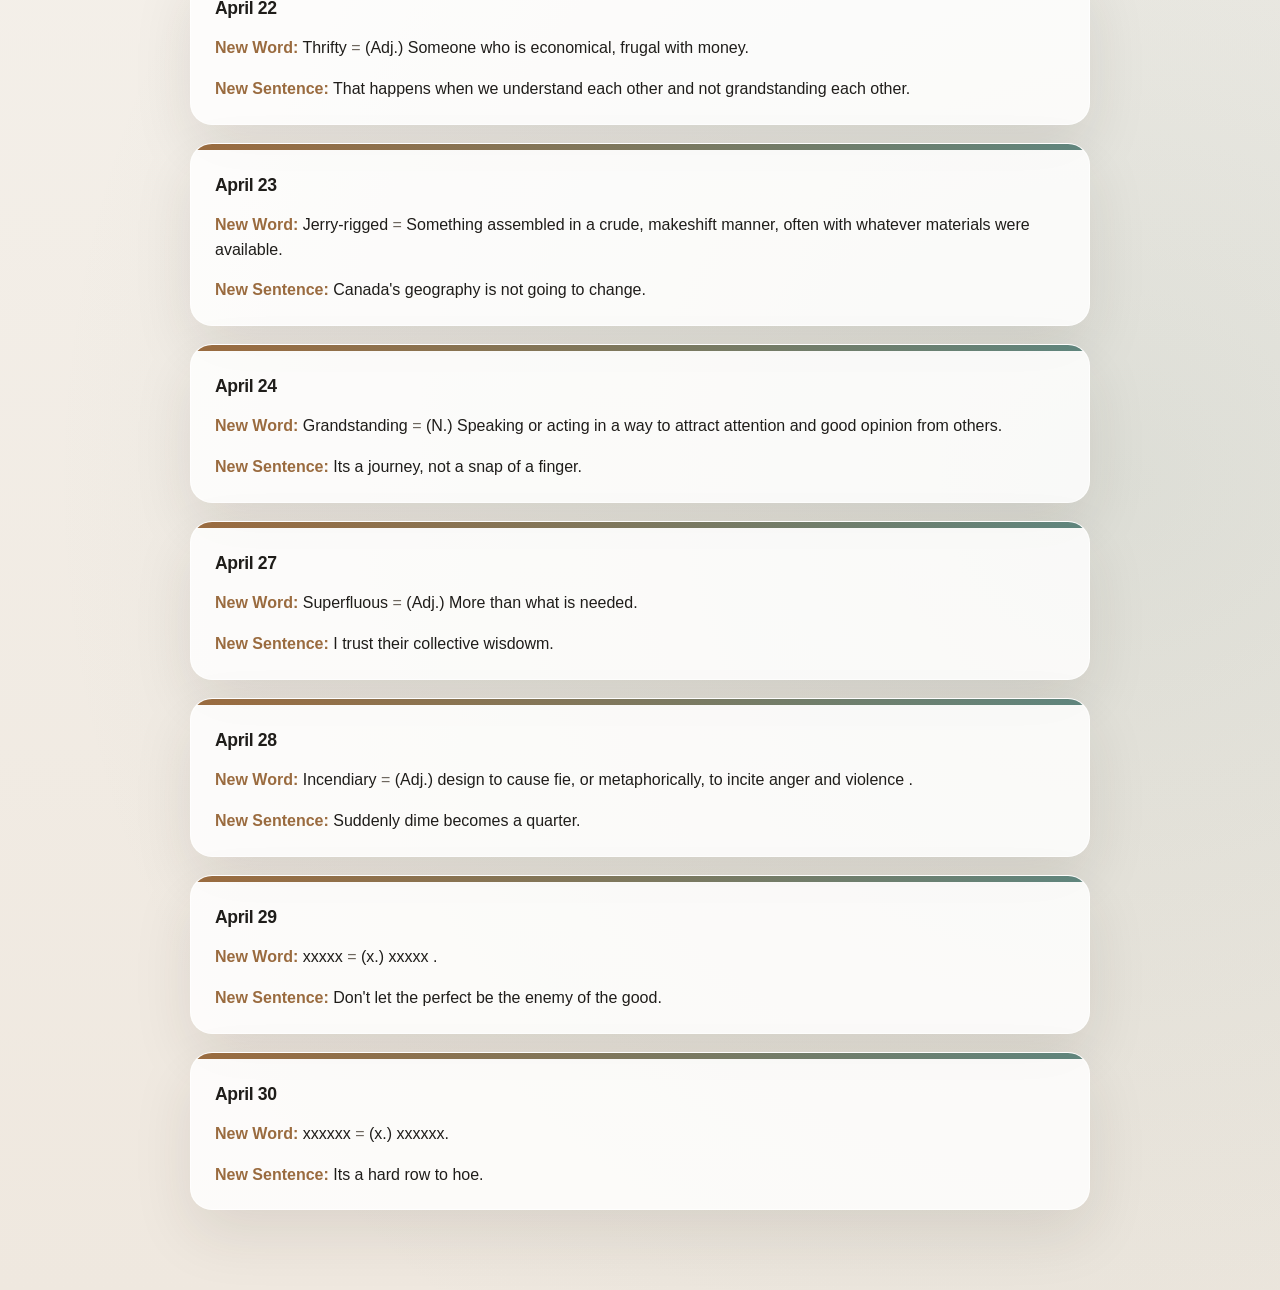
==== commit f8fe7b75: "Update april-2026.html" ====
--- a/april-2026.html
+++ b/april-2026.html
@@ -248,6 +248,135 @@
         </p>
         </div>
       </article>
+   
+    <article class="entry-card">
+        <div class="entry-topline"></div>
+        <div class="entry-body">
+          <h2 class="entry-date">April 21</h2>
+          <span class="entry-label">New Word:</span>
+            Spendthrift
+            <span class="entry-separator">=</span>
+            (N.) A person who spends money in an extravagnt, wasteful way.
+        </p>
+          <p class="entry-line">
+            <span class="entry-label">New Sentence:</span>
+          ...perpetuates out there in the abyss. 
+        </p>
+        </div>
+      </article>
+    
+    <article class="entry-card">
+        <div class="entry-topline"></div>
+        <div class="entry-body">
+          <h2 class="entry-date">April 22</h2>
+          <span class="entry-label">New Word:</span>
+            Thrifty
+            <span class="entry-separator">=</span>
+            (Adj.) Someone who is economical, frugal with money.
+        </p>
+          <p class="entry-line">
+            <span class="entry-label">New Sentence:</span>
+          That happens when we understand each other and not grandstanding each other. 
+        </p>
+        </div>
+      </article>
+    
+    <article class="entry-card">
+        <div class="entry-topline"></div>
+        <div class="entry-body">
+          <h2 class="entry-date">April 23</h2>
+          <span class="entry-label">New Word:</span>
+            Jerry-rigged
+            <span class="entry-separator">=</span>
+            Something assembled in a crude, makeshift manner, often with whatever materials were available.
+        </p>
+          <p class="entry-line">
+            <span class="entry-label">New Sentence:</span>
+          Canada's geography is not going to change. 
+        </p>
+        </div>
+      </article>
+    
+   <article class="entry-card">
+        <div class="entry-topline"></div>
+        <div class="entry-body">
+          <h2 class="entry-date">April 24</h2>
+          <span class="entry-label">New Word:</span>
+            Grandstanding
+            <span class="entry-separator">=</span>
+            (N.) Speaking or acting in a way to attract attention and good opinion from others.
+        </p>
+          <p class="entry-line">
+            <span class="entry-label">New Sentence:</span>
+          Its a journey, not a snap of a finger. 
+        </p>
+        </div>
+      </article>
+
+      <article class="entry-card">
+        <div class="entry-topline"></div>
+        <div class="entry-body">
+          <h2 class="entry-date">April 27</h2>
+          <span class="entry-label">New Word:</span>
+            Superfluous
+            <span class="entry-separator">=</span>
+            (Adj.) More than what is needed.
+        </p>
+          <p class="entry-line">
+            <span class="entry-label">New Sentence:</span>
+          I trust their collective wisdowm. 
+        </p>
+        </div>
+      </article>
+
+      <article class="entry-card">
+        <div class="entry-topline"></div>
+        <div class="entry-body">
+          <h2 class="entry-date">April 28</h2>
+          <span class="entry-label">New Word:</span>
+            Incendiary
+            <span class="entry-separator">=</span>
+            (Adj.) design to cause fie, or metaphorically, to incite anger and violence .
+        </p>
+          <p class="entry-line">
+            <span class="entry-label">New Sentence:</span>
+          Suddenly dime becomes a quarter. 
+        </p>
+        </div>
+      </article>
+
+
+      <article class="entry-card">
+        <div class="entry-topline"></div>
+        <div class="entry-body">
+          <h2 class="entry-date">April 29</h2>
+          <span class="entry-label">New Word:</span>
+            xxxxx
+            <span class="entry-separator">=</span>
+            (x.) xxxxx .
+        </p>
+          <p class="entry-line">
+            <span class="entry-label">New Sentence:</span>
+          Don't let the perfect be the enemy of the good. 
+        </p>
+        </div>
+      </article>
+
+      <article class="entry-card">
+        <div class="entry-topline"></div>
+        <div class="entry-body">
+          <h2 class="entry-date">April 30</h2>
+          <span class="entry-label">New Word:</span>
+            xxxxxx
+            <span class="entry-separator">=</span>
+            (x.) xxxxxx.
+        </p>
+          <p class="entry-line">
+            <span class="entry-label">New Sentence:</span>
+          Its a hard row to hoe. 
+        </p>
+        </div>
+      </article>
     </section>
   </main>
 </body>
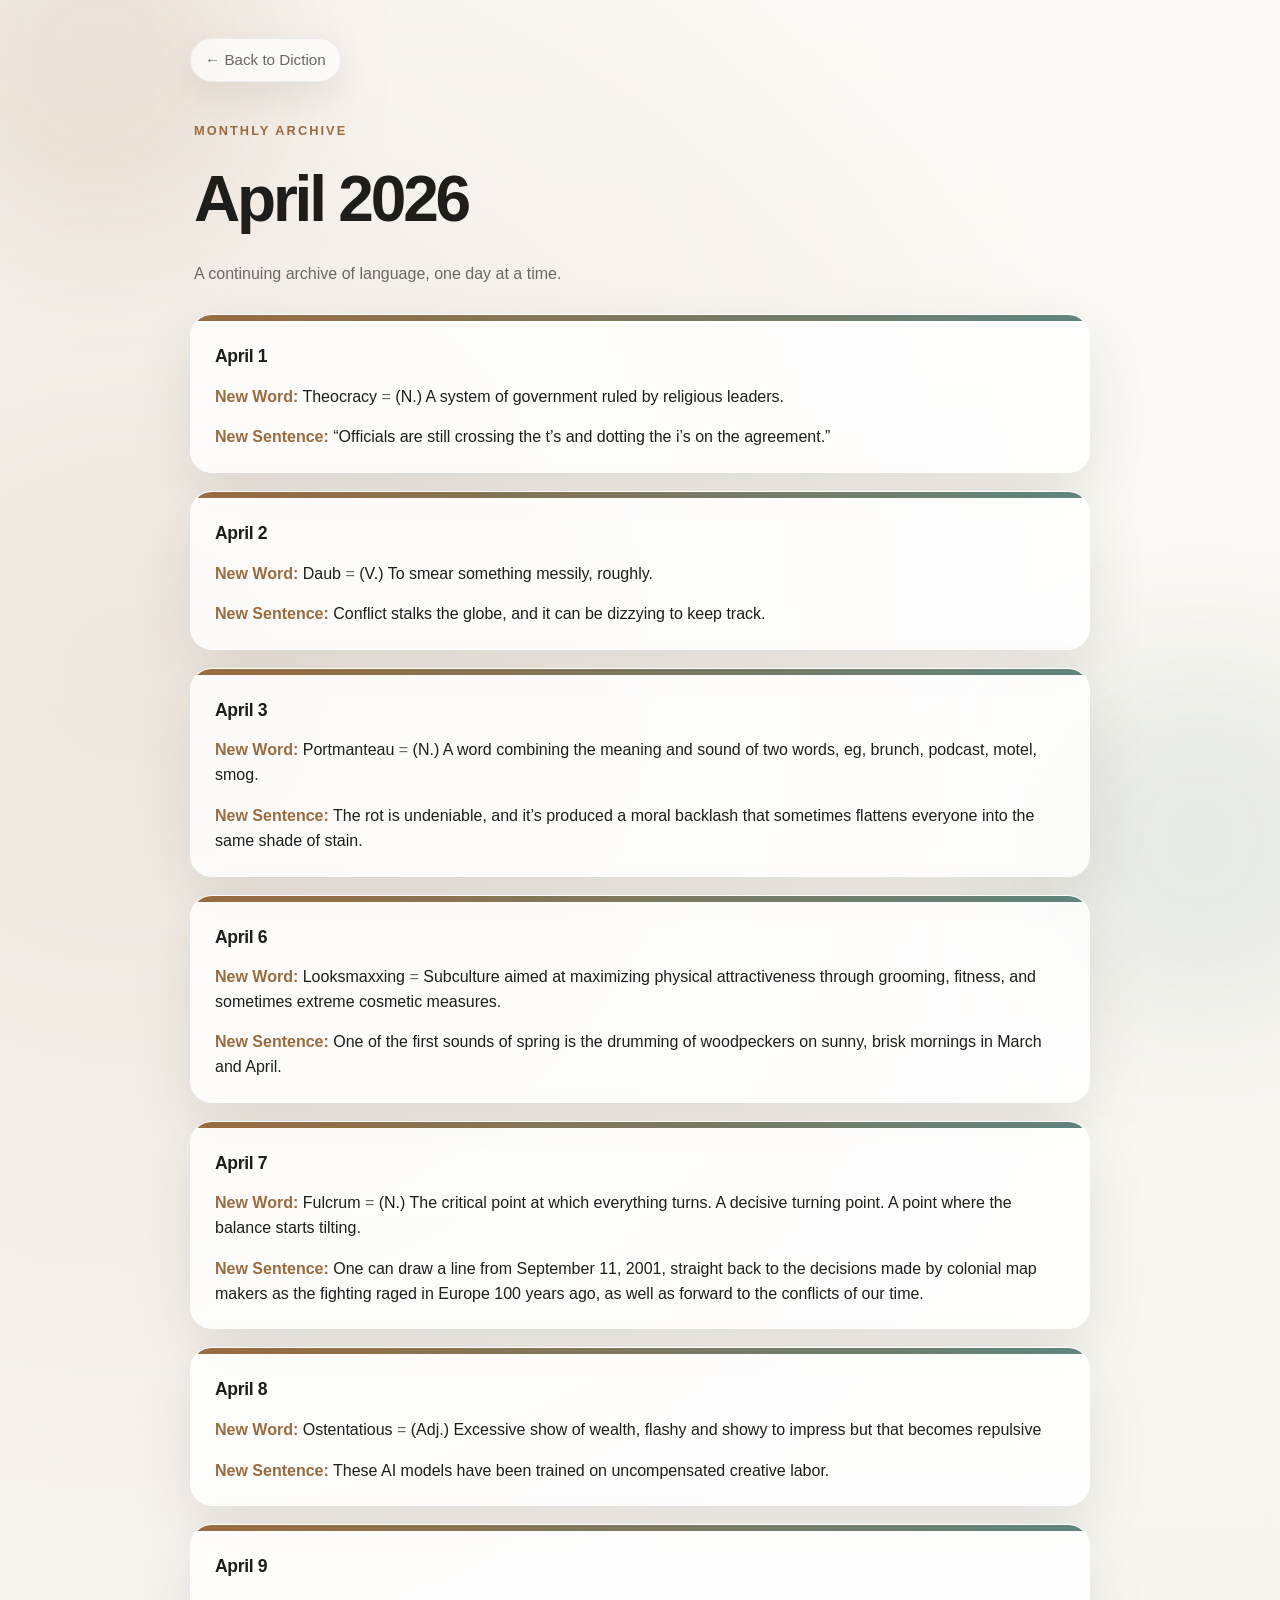
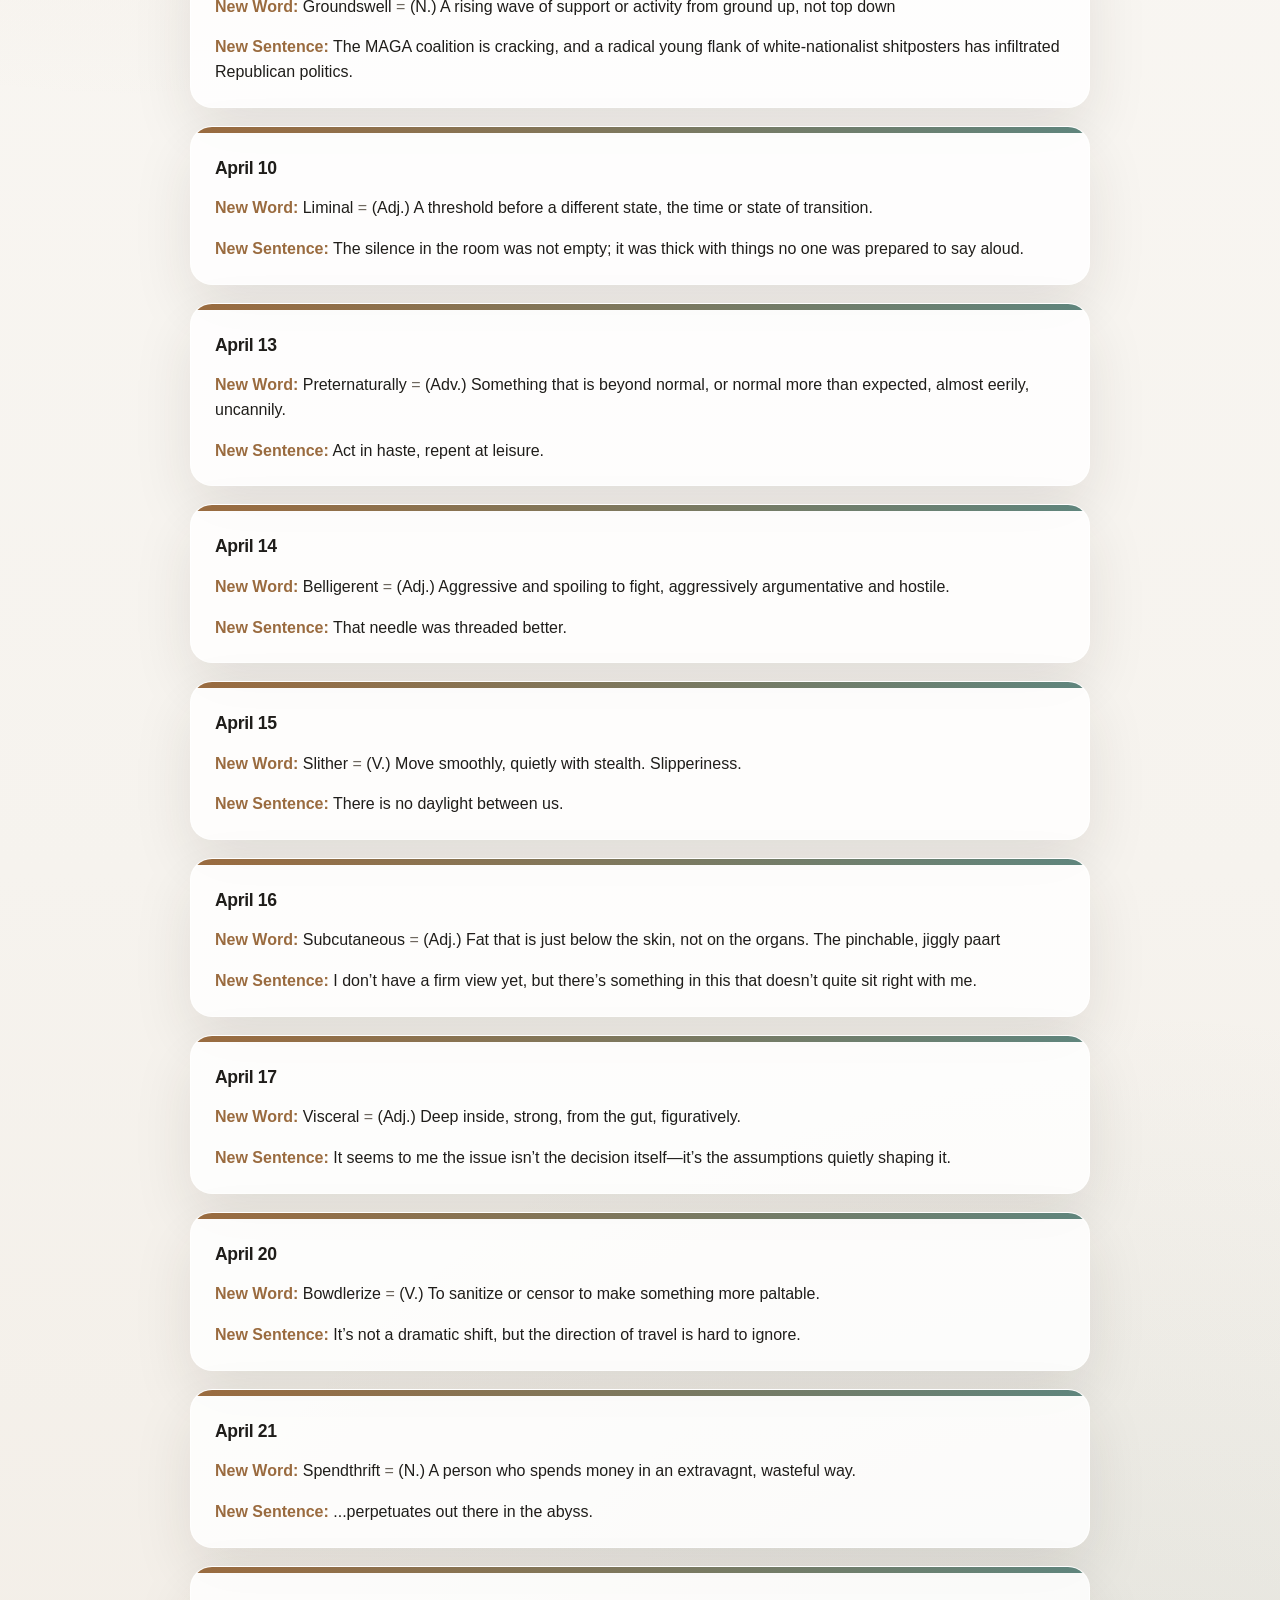
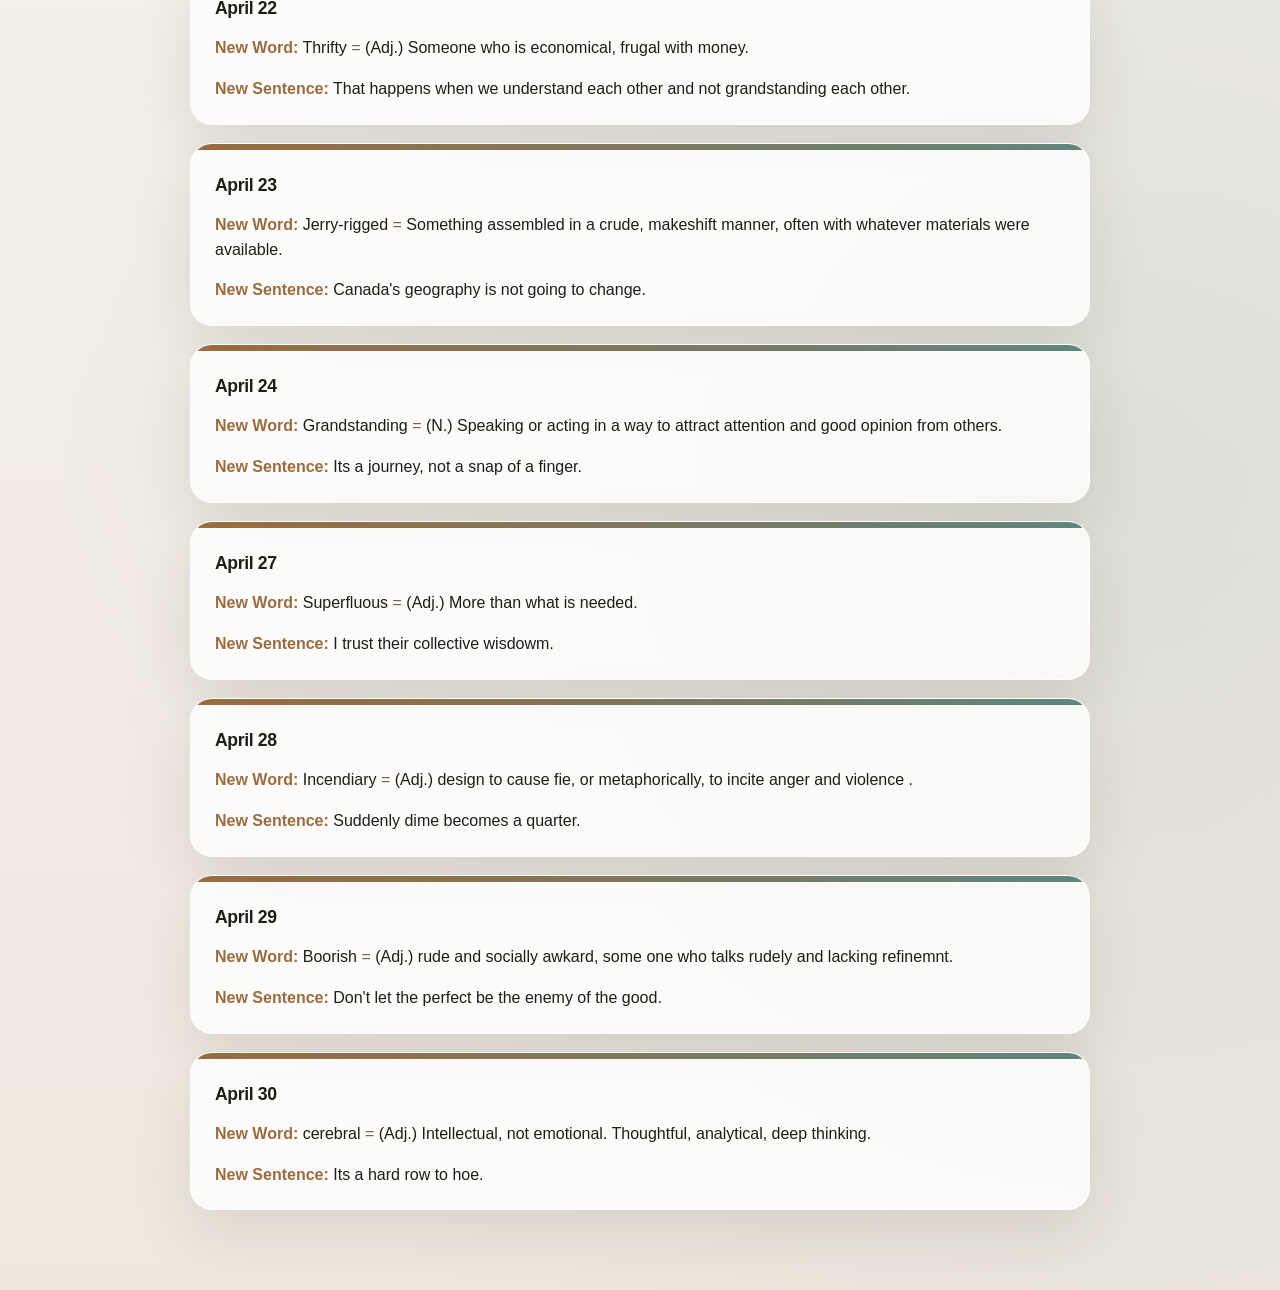
==== commit eb589842: "Update april-2026.html" ====
--- a/april-2026.html
+++ b/april-2026.html
@@ -351,9 +351,9 @@
         <div class="entry-body">
           <h2 class="entry-date">April 29</h2>
           <span class="entry-label">New Word:</span>
-            xxxxx
-            <span class="entry-separator">=</span>
-            (x.) xxxxx .
+            Boorish
+            <span class="entry-separator">=</span>
+            (Adj.) rude and socially awkard, some one who talks rudely and lacking refinemnt.
         </p>
           <p class="entry-line">
             <span class="entry-label">New Sentence:</span>
@@ -367,9 +367,9 @@
         <div class="entry-body">
           <h2 class="entry-date">April 30</h2>
           <span class="entry-label">New Word:</span>
-            xxxxxx
-            <span class="entry-separator">=</span>
-            (x.) xxxxxx.
+            cerebral
+            <span class="entry-separator">=</span>
+            (Adj.) Intellectual, not emotional. Thoughtful, analytical, deep thinking.
         </p>
           <p class="entry-line">
             <span class="entry-label">New Sentence:</span>
